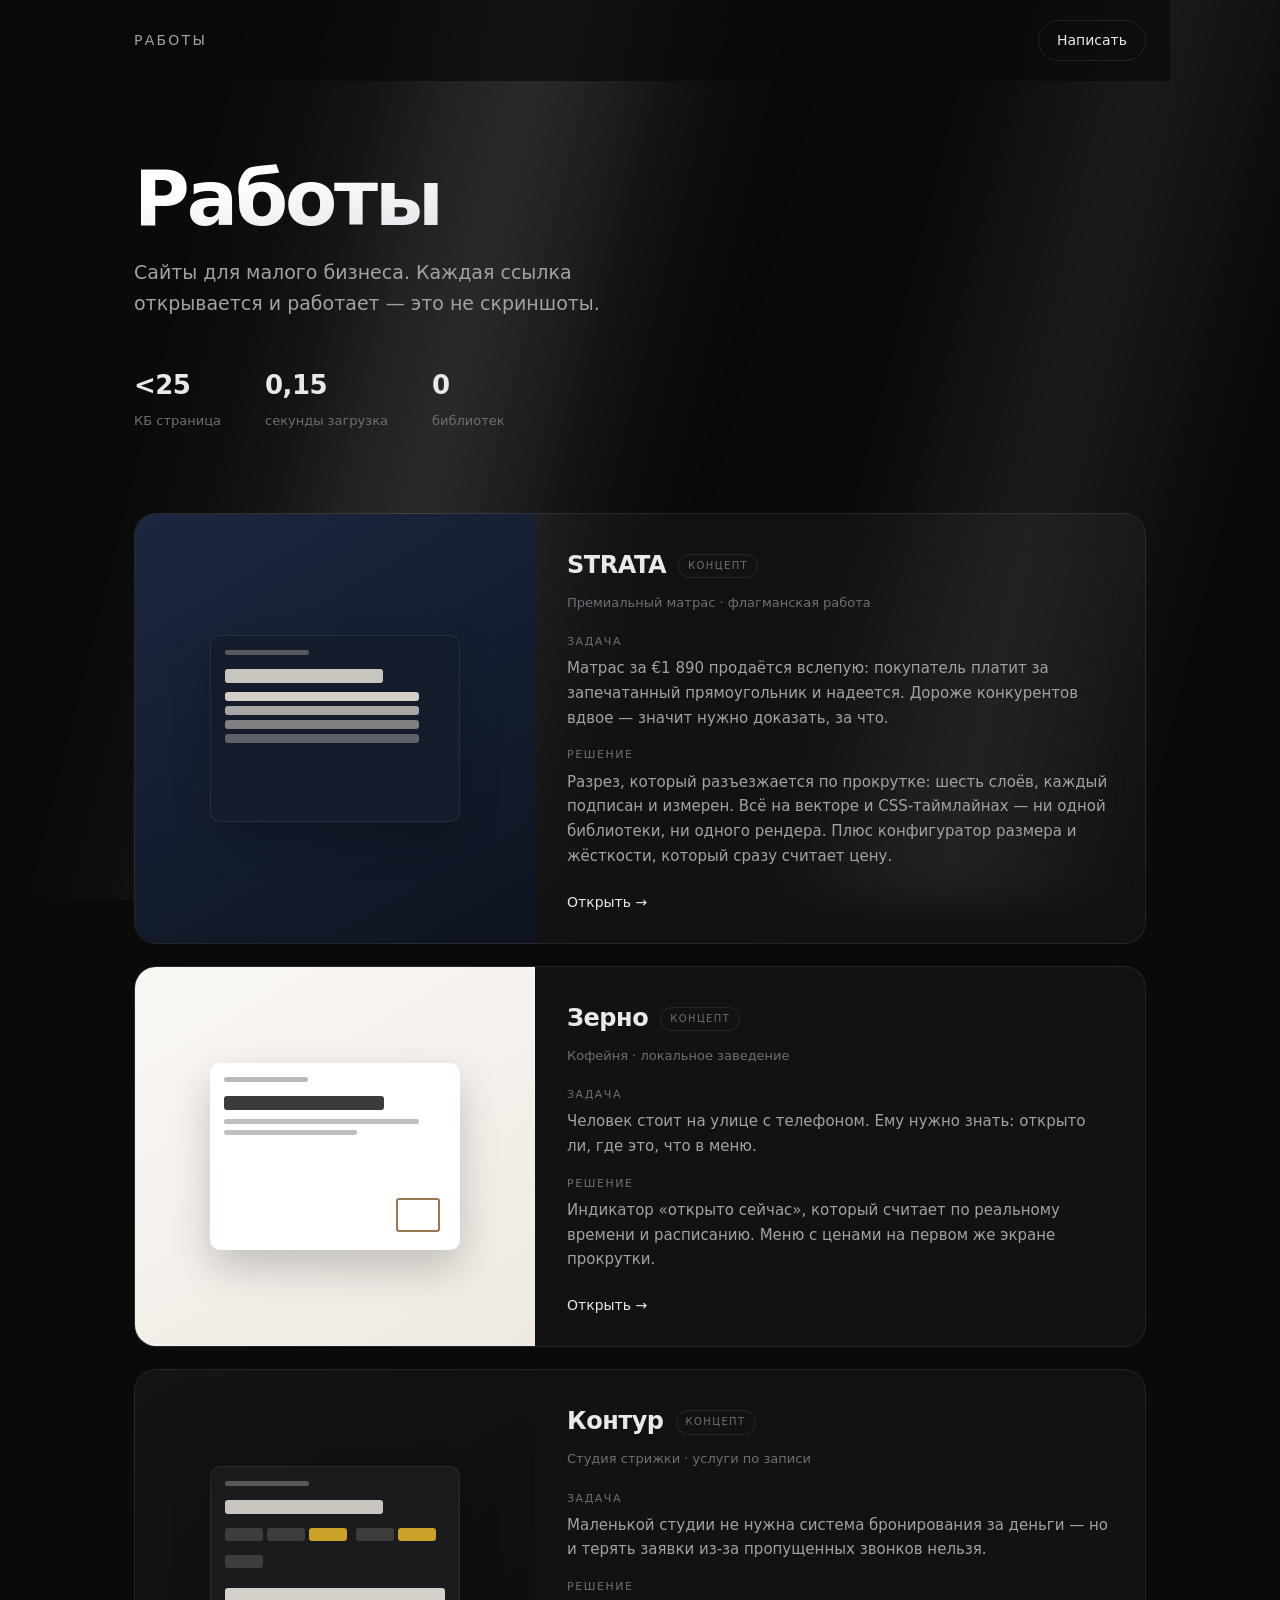
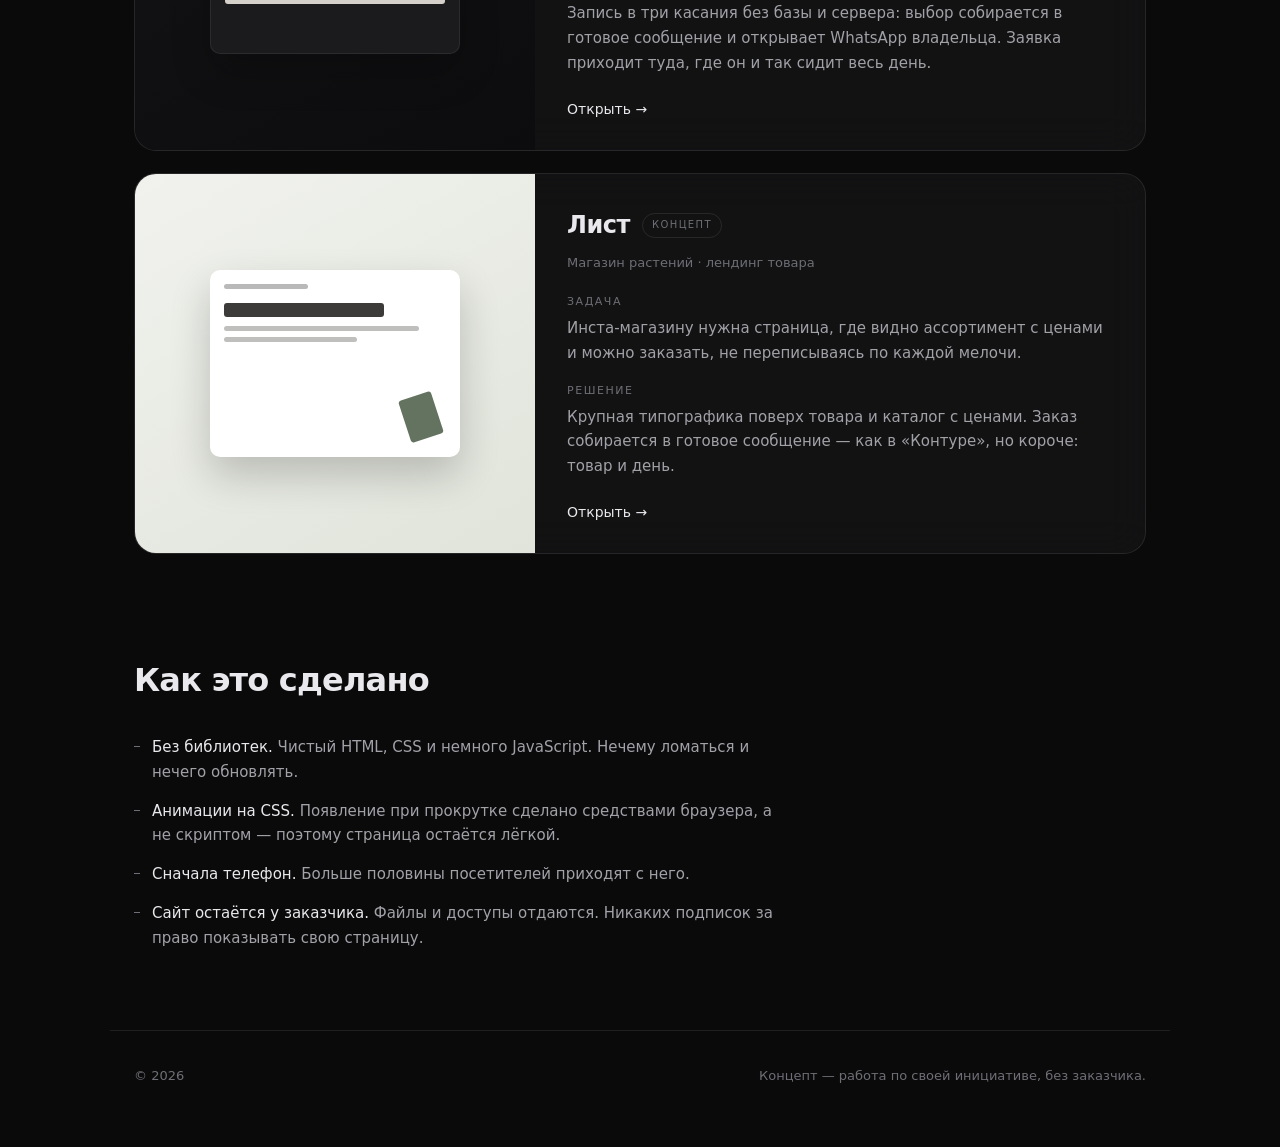
==== index.html @ 9a004842 "STRATA — флагманская работа портфолио Лендинг премиального матраса. Ядро: закреплённая секция, в кот" ====
<!doctype html>
<html lang="ru">
<head>
<meta charset="utf-8">
<meta name="viewport" content="width=device-width, initial-scale=1">
<title>Работы</title>
<meta name="description" content="Портфолио: сайты для малого бизнеса. Каждая работа открывается и работает — не скриншот.">
<meta name="theme-color" content="#0A0A0B">
<meta property="og:title" content="Работы">
<meta property="og:description" content="Сайты для малого бизнеса. Живые ссылки, а не картинки.">
<meta property="og:type" content="website">
<link rel="icon" href="data:image/svg+xml,<svg xmlns='http://www.w3.org/2000/svg' viewBox='0 0 32 32'><rect width='32' height='32' rx='8' fill='%230A0A0B'/><circle cx='16' cy='16' r='5' fill='none' stroke='%23E8E8ED' stroke-width='2'/></svg>">
<link rel="stylesheet" href="styles.css">
</head>
<body>

<div class="ambient" aria-hidden="true"><span class="sheen"></span></div>

<header class="nav">
  <span class="nav__logo">Работы</span>
  <a class="nav__cta" href="https://david-site-1jr.pages.dev/#contact">Написать</a>
</header>

<main>

  <section class="intro">
    <h1 class="reveal">Работы</h1>
    <p class="intro__sub reveal">
      Сайты для малого бизнеса. Каждая ссылка открывается
      и работает — это не скриншоты.
    </p>
    <div class="facts reveal">
      <div><b>&lt;25</b><span>КБ страница</span></div>
      <div><b>0,15</b><span>секунды загрузка</span></div>
      <div><b>0</b><span>библиотек</span></div>
    </div>
  </section>

  <section class="works">

    <article class="work reveal">
      <a class="work__link" href="strata/">
        <div class="work__vis work__vis--strata" aria-hidden="true">
          <span class="mini mini--night">
            <i class="mini__bar"></i><i class="mini__h"></i>
            <i class="mini__lay" style="--w:88%"></i><i class="mini__lay" style="--w:88%;opacity:.7"></i>
            <i class="mini__lay" style="--w:88%;opacity:.5"></i><i class="mini__lay" style="--w:88%;opacity:.35"></i>
          </span>
        </div>
        <div class="work__body">
          <div class="work__head">
            <h2>STRATA</h2>
            <span class="tag">концепт</span>
          </div>
          <p class="work__kind">Премиальный матрас · флагманская работа</p>
          <dl class="work__meta">
            <dt>Задача</dt>
            <dd>Матрас за €1 890 продаётся вслепую: покупатель платит за запечатанный прямоугольник и надеется. Дороже конкурентов вдвое — значит нужно доказать, за что.</dd>
            <dt>Решение</dt>
            <dd>Разрез, который разъезжается по прокрутке: шесть слоёв, каждый подписан и измерен. Всё на векторе и CSS-таймлайнах — ни одной библиотеки, ни одного рендера. Плюс конфигуратор размера и жёсткости, который сразу считает цену.</dd>
          </dl>
          <span class="work__go">Открыть →</span>
        </div>
      </a>
    </article>

    <article class="work reveal">
      <a class="work__link" href="kofe/">
        <div class="work__vis work__vis--kofe" aria-hidden="true">
          <span class="mini mini--light">
            <i class="mini__bar"></i><i class="mini__h"></i><i class="mini__t"></i><i class="mini__t mini__t--s"></i>
            <i class="mini__cup"></i>
          </span>
        </div>
        <div class="work__body">
          <div class="work__head">
            <h2>Зерно</h2>
            <span class="tag">концепт</span>
          </div>
          <p class="work__kind">Кофейня · локальное заведение</p>
          <dl class="work__meta">
            <dt>Задача</dt>
            <dd>Человек стоит на улице с телефоном. Ему нужно знать: открыто ли, где это, что в меню.</dd>
            <dt>Решение</dt>
            <dd>Индикатор «открыто сейчас», который считает по реальному времени и расписанию. Меню с ценами на первом же экране прокрутки.</dd>
          </dl>
          <span class="work__go">Открыть →</span>
        </div>
      </a>
    </article>

    <article class="work reveal">
      <a class="work__link" href="studio/">
        <div class="work__vis work__vis--studio" aria-hidden="true">
          <span class="mini mini--dark">
            <i class="mini__bar"></i><i class="mini__h"></i>
            <i class="mini__chip"></i><i class="mini__chip"></i><i class="mini__chip mini__chip--on"></i>
            <i class="mini__chip"></i><i class="mini__chip mini__chip--on"></i><i class="mini__chip"></i>
            <i class="mini__btn"></i>
          </span>
        </div>
        <div class="work__body">
          <div class="work__head">
            <h2>Контур</h2>
            <span class="tag">концепт</span>
          </div>
          <p class="work__kind">Студия стрижки · услуги по записи</p>
          <dl class="work__meta">
            <dt>Задача</dt>
            <dd>Маленькой студии не нужна система бронирования за деньги — но и терять заявки из-за пропущенных звонков нельзя.</dd>
            <dt>Решение</dt>
            <dd>Запись в три касания без базы и сервера: выбор собирается в готовое сообщение и открывает WhatsApp владельца. Заявка приходит туда, где он и так сидит весь день.</dd>
          </dl>
          <span class="work__go">Открыть →</span>
        </div>
      </a>
    </article>

    <article class="work reveal">
      <a class="work__link" href="zelen/">
        <div class="work__vis work__vis--zelen" aria-hidden="true">
          <span class="mini mini--light">
            <i class="mini__bar"></i><i class="mini__h"></i><i class="mini__t"></i><i class="mini__t mini__t--s"></i>
            <i class="mini__leaf"></i>
          </span>
        </div>
        <div class="work__body">
          <div class="work__head">
            <h2>Лист</h2>
            <span class="tag">концепт</span>
          </div>
          <p class="work__kind">Магазин растений · лендинг товара</p>
          <dl class="work__meta">
            <dt>Задача</dt>
            <dd>Инста-магазину нужна страница, где видно ассортимент с ценами и можно заказать, не переписываясь по каждой мелочи.</dd>
            <dt>Решение</dt>
            <dd>Крупная типографика поверх товара и каталог с ценами. Заказ собирается в готовое сообщение — как в «Контуре», но короче: товар и день.</dd>
          </dl>
          <span class="work__go">Открыть →</span>
        </div>
      </a>
    </article>

  </section>

  <section class="how reveal">
    <h2>Как это сделано</h2>
    <ul class="how__list">
      <li><b>Без библиотек.</b> Чистый HTML, CSS и немного JavaScript. Нечему ломаться и нечего обновлять.</li>
      <li><b>Анимации на CSS.</b> Появление при прокрутке сделано средствами браузера, а не скриптом — поэтому страница остаётся лёгкой.</li>
      <li><b>Сначала телефон.</b> Больше половины посетителей приходят с него.</li>
      <li><b>Сайт остаётся у заказчика.</b> Файлы и доступы отдаются. Никаких подписок за право показывать свою страницу.</li>
    </ul>
  </section>

</main>

<footer class="footer">
  <span>© 2026</span>
  <span class="footer__note">Концепт — работа по своей инициативе, без заказчика.</span>
</footer>

<script src="script.js"></script>
</body>
</html>
---- styles.css ----
/* ============================================================
   ПОРТФОЛИО — главная
   Тёмная, в основной палитре. Работы внутри — разные по настроению,
   а витрина одна и держит их вместе.
   ============================================================ */
:root{
  --bg:#0A0A0B; --fg:#E8E8ED; --dim:#A1A1A8; --gray:#6E6E76;
  --line:rgba(255,255,255,.09);
  --glass:rgba(255,255,255,.035);
  --font:-apple-system,BlinkMacSystemFont,"SF Pro Display","SF Pro Text","Helvetica Neue","Segoe UI",system-ui,sans-serif;
  --max:1060px; --ease:cubic-bezier(.22,1,.36,1);
}
*{margin:0;padding:0;box-sizing:border-box}
html{scroll-behavior:smooth}
body{font-family:var(--font);background:var(--bg);color:var(--fg);line-height:1.65;-webkit-font-smoothing:antialiased;overflow-x:hidden}

/* Хромовый блик на фоне — та же подпись, что на витрине */
.ambient{position:fixed;inset:0;z-index:-1;overflow:hidden;pointer-events:none}
.sheen{
  position:absolute;top:-25%;left:-15%;width:130%;height:150%;
  background:linear-gradient(104deg,transparent 24%,rgba(255,255,255,.05) 34%,rgba(255,255,255,.26) 40%,
             rgba(150,155,175,.08) 45%,transparent 52%,transparent 64%,rgba(255,255,255,.13) 70%,transparent 78%);
  filter:blur(70px);opacity:.8;
  animation:sway 30s var(--ease) infinite alternate;
}
@keyframes sway{from{transform:translateX(-4%) rotate(-1.5deg)}to{transform:translateX(4%) rotate(1.5deg)}}

.nav{position:sticky;top:0;z-index:50;display:flex;align-items:center;max-width:var(--max);margin:0 auto;
     padding:20px 24px;background:rgba(10,10,11,.72);backdrop-filter:blur(14px);-webkit-backdrop-filter:blur(14px)}
.nav__logo{font-size:14px;letter-spacing:.16em;text-transform:uppercase;color:var(--dim)}
.nav__cta{margin-left:auto;font-size:14px;color:var(--fg);text-decoration:none;border:1px solid var(--line);
          border-radius:100px;padding:8px 18px;transition:border-color .3s var(--ease)}
.nav__cta:hover{border-color:rgba(255,255,255,.28)}

/* ---------- ВВОДНАЯ ---------- */
.intro{max-width:var(--max);margin:0 auto;padding:80px 24px 60px}
h1{font-size:clamp(40px,8vw,76px);font-weight:600;letter-spacing:-.04em;line-height:1;margin-bottom:20px;
   background:linear-gradient(170deg,#FFF 15%,var(--fg) 45%,var(--gray) 100%);
   -webkit-background-clip:text;background-clip:text;color:transparent}
.intro__sub{font-size:clamp(16px,2.2vw,19px);color:var(--dim);max-width:520px;margin-bottom:44px}

/* Три цифры вместо абзаца хвастовства */
.facts{display:flex;gap:44px;flex-wrap:wrap}
.facts b{display:block;font-size:26px;font-weight:600;letter-spacing:-.02em;font-variant-numeric:tabular-nums}
.facts span{font-size:13px;color:var(--gray)}

/* ---------- РАБОТЫ ---------- */
.works{max-width:var(--max);margin:0 auto;padding:20px 24px 40px;display:grid;gap:22px}
.work__link{
  display:grid;grid-template-columns:400px 1fr;gap:0;
  text-decoration:none;color:inherit;
  background:var(--glass);border:1px solid var(--line);border-radius:22px;overflow:hidden;
  backdrop-filter:blur(20px);-webkit-backdrop-filter:blur(20px);
  transition:transform .4s var(--ease),border-color .4s var(--ease);
}
.work__link:hover{transform:translateY(-4px);border-color:rgba(255,255,255,.2)}

/* Мини-превью: макет страницы, нарисованный CSS. Ни одной картинки */
.work__vis{display:flex;align-items:center;justify-content:center;padding:36px;min-height:250px}
.work__vis--kofe{background:linear-gradient(150deg,#FAF8F5,#EFE9E1)}
.work__vis--studio{background:linear-gradient(150deg,#141416,#0C0C0E)}
.work__vis--zelen{background:linear-gradient(150deg,#F1F2EE,#E0E4DA)}
.work__vis--strata{background:linear-gradient(150deg,#1B2740,#0E1420)}
.mini--night{background:#141C2B;border:1px solid rgba(232,227,217,.09);color:#E8E3D9}
.mini__lay{height:9px;width:var(--w);margin-top:5px;background:currentColor;opacity:.9;border-radius:3px}

.mini{position:relative;display:block;width:100%;max-width:250px;aspect-ratio:4/3;border-radius:10px;padding:14px;
      box-shadow:0 18px 40px rgba(0,0,0,.20)}
.mini--light{background:#FFF}
.mini--dark{background:#1B1B1E;border:1px solid rgba(255,255,255,.07)}
.mini i{display:block;border-radius:3px}
.mini__bar{height:5px;width:38%;margin-bottom:14px;background:currentColor;opacity:.3}
.mini__h{height:14px;width:72%;margin-bottom:9px;background:currentColor;opacity:.85}
.mini__t{height:5px;width:88%;margin-bottom:6px;background:currentColor;opacity:.28}
.mini__t--s{width:60%}
.mini--light{color:#1C1917}
.mini--dark{color:#E9E4DC}
.mini__cup{position:absolute;right:20px;bottom:18px;width:44px;height:34px;border:2px solid #8B5E34;
           border-radius:4px 4px 20px 20px;opacity:.85}
/* Чипы записи в тёмном превью */
.mini__chip{display:inline-block !important;height:13px;width:38px;margin:4px 4px 0 0;background:currentColor;opacity:.16;border-radius:100px}
.mini__chip--on{background:#C9A227;opacity:1}
/* Лист в превью работы «Лист» */
.mini__leaf{position:absolute;right:22px;bottom:18px;width:34px;height:44px;
            background:#3E5138;opacity:.8;border-radius:50% 4% 50% 4%;transform:rotate(-18deg)}
.mini__btn{height:16px;width:100%;margin-top:12px;background:currentColor;opacity:.9;border-radius:100px}

.work__body{padding:32px 32px 28px}
.work__head{display:flex;align-items:center;gap:12px;margin-bottom:6px}
.work__body h2{font-size:24px;font-weight:600;letter-spacing:-.02em}
.tag{font-size:10px;letter-spacing:.14em;text-transform:uppercase;color:var(--gray);
     border:1px solid var(--line);border-radius:100px;padding:3px 9px}
.work__kind{font-size:13px;color:var(--gray);margin-bottom:20px}

/* Задача и решение — то, что отличает ремесленника от исполнителя */
.work__meta{margin-bottom:20px}
.work__meta dt{font-size:11px;letter-spacing:.14em;text-transform:uppercase;color:var(--gray);margin-bottom:5px}
.work__meta dd{font-size:15px;color:var(--dim);margin-bottom:16px}
.work__meta dd:last-child{margin-bottom:0}
.work__go{font-size:14px;color:var(--fg);transition:transform .3s var(--ease);display:inline-block}
.work__link:hover .work__go{transform:translateX(4px)}

/* ---------- КАК СДЕЛАНО ---------- */
.how{max-width:var(--max);margin:0 auto;padding:60px 24px 40px}
.how h2{font-size:clamp(24px,4vw,32px);font-weight:600;letter-spacing:-.025em;margin-bottom:28px}
.how__list{list-style:none;display:grid;gap:14px;max-width:660px}
.how__list li{font-size:15px;color:var(--dim);padding-left:18px;position:relative}
.how__list li::before{content:"";position:absolute;left:0;top:11px;width:6px;height:1px;background:var(--gray)}
.how__list b{color:var(--fg);font-weight:500}

.footer{max-width:var(--max);margin:40px auto 0;padding:34px 24px 60px;border-top:1px solid var(--line);
        display:flex;justify-content:space-between;flex-wrap:wrap;gap:10px;font-size:13px;color:var(--gray)}

/* ---------- ПОЯВЛЕНИЕ ПРИ ПРОКРУТКЕ, чистый CSS ---------- */
@supports (animation-timeline:view()){
  @media (prefers-reduced-motion:no-preference){
    .reveal{animation:появление linear both;animation-timeline:view();animation-range:entry 6% cover 30%}
  }
}
@keyframes появление{from{opacity:0;transform:translateY(24px)}to{opacity:1;transform:none}}

@media (max-width:800px){
  .work__link{grid-template-columns:1fr}
  .work__vis{min-height:200px;padding:28px}
  .work__body{padding:26px 22px 24px}
  .facts{gap:28px}
  .intro{padding:50px 20px 40px}
  .works,.how{padding-left:20px;padding-right:20px}
}
@media (prefers-reduced-motion:reduce){*,*::before,*::after{animation-duration:.01ms !important;transition-duration:.01ms !important}}
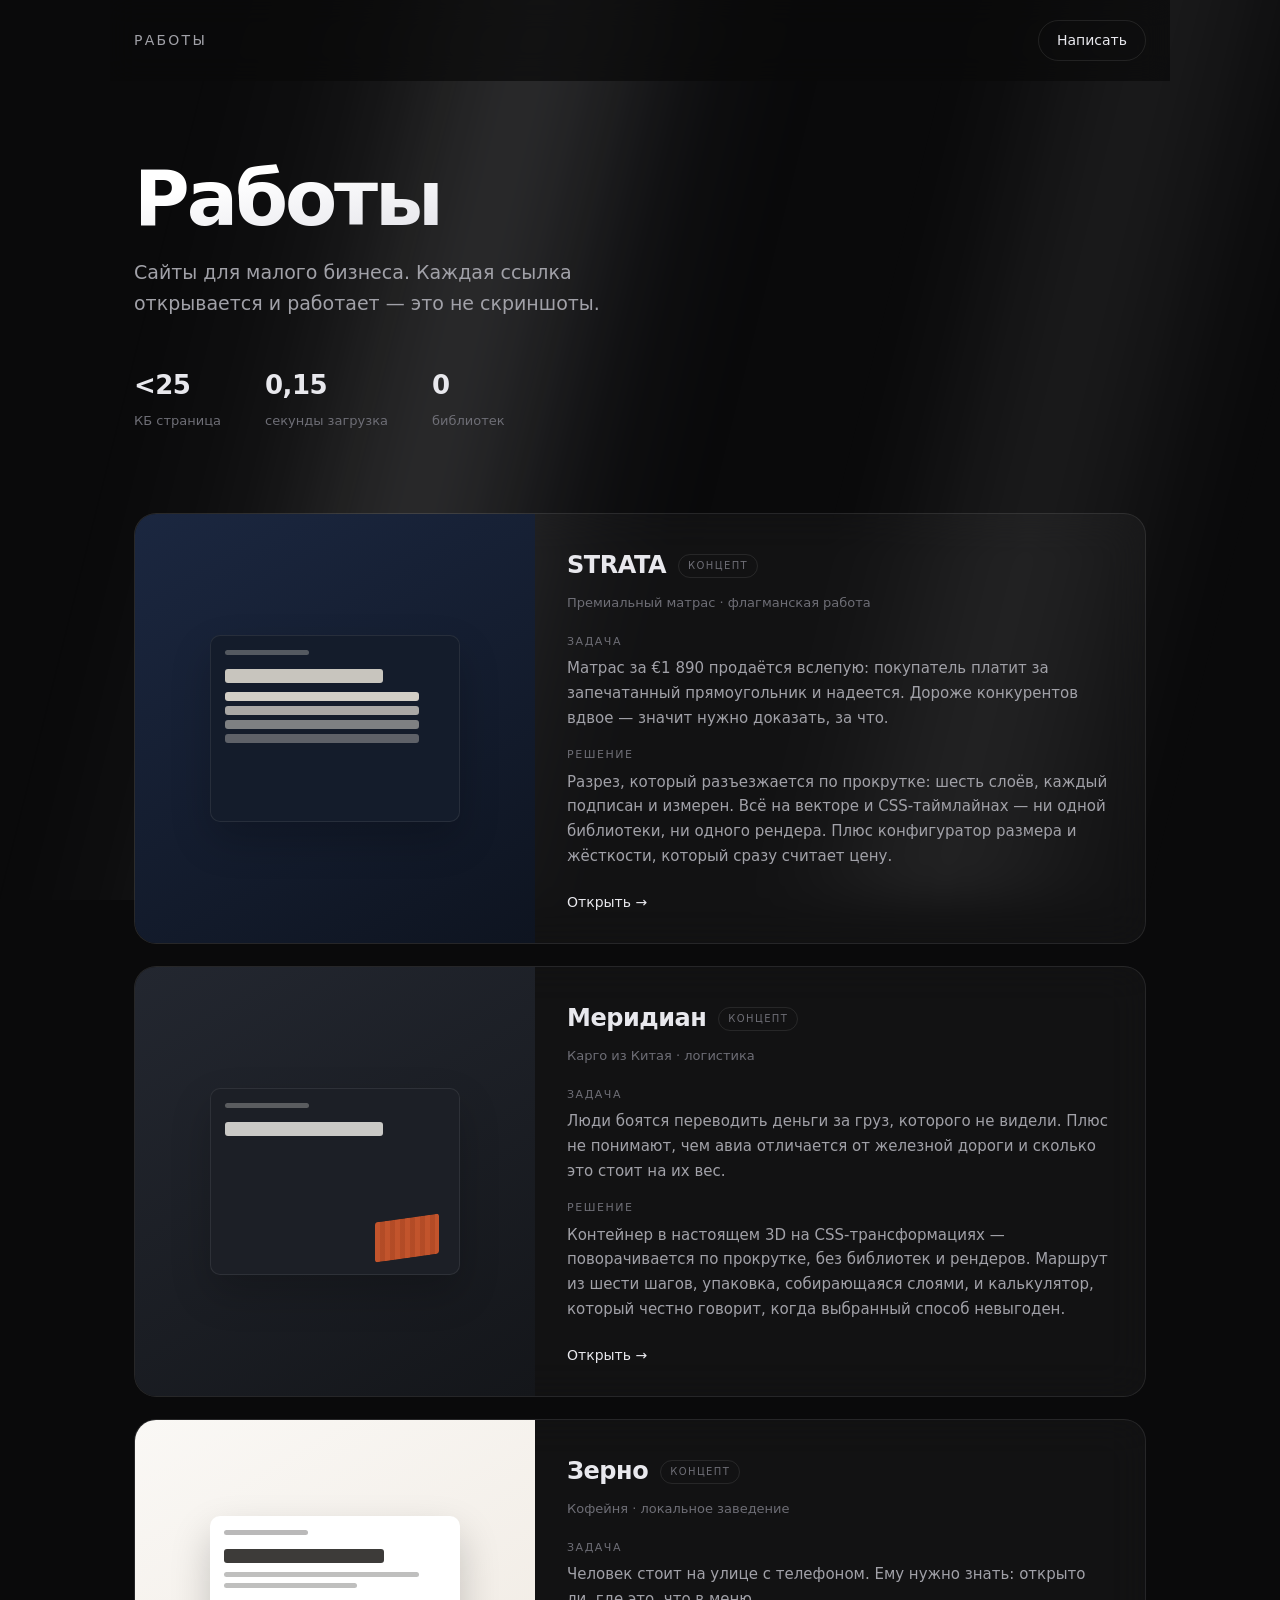
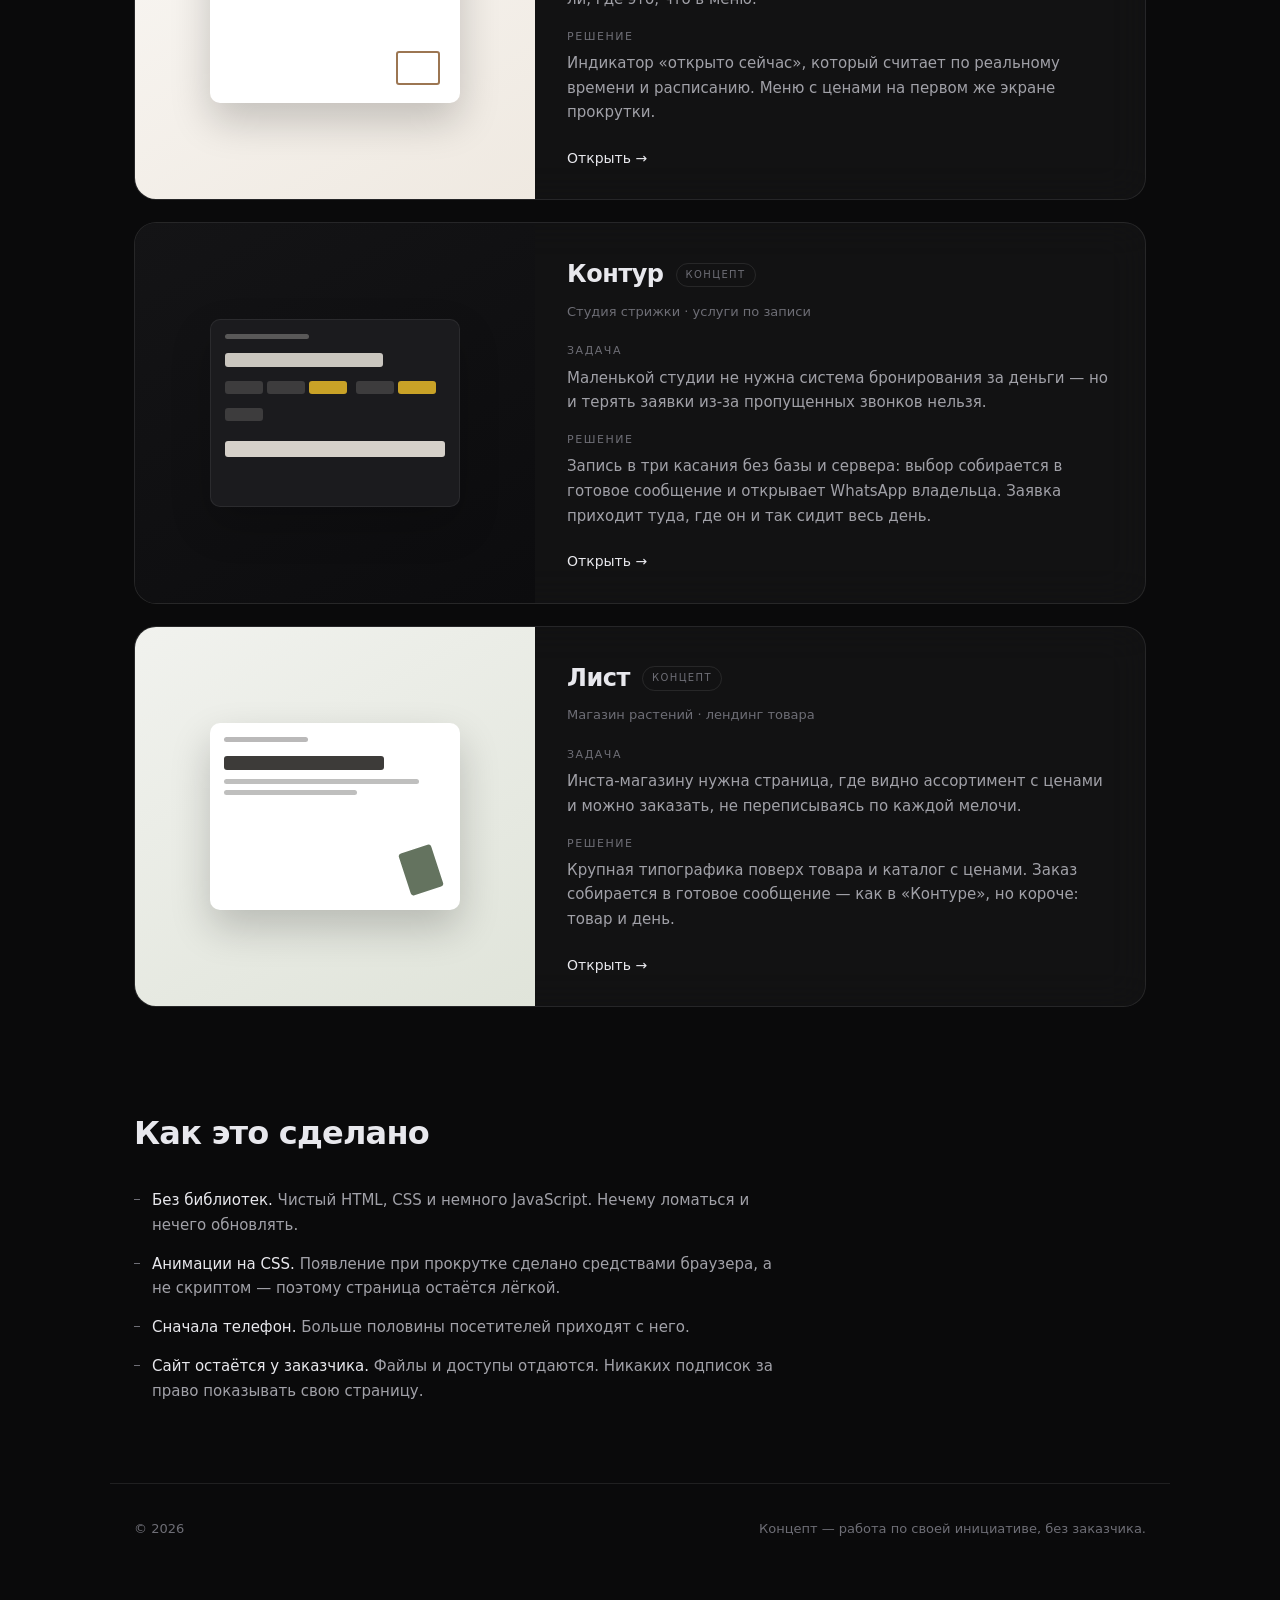
==== commit ff0954dd: "Меридиан — карго из Китая Пятая работа. Контейнер собран в НАСТОЯЩЕМ 3D: шесть граней в общем простр" ====
--- a/index.html
+++ b/index.html
@@ -58,6 +58,31 @@
             <dd>Матрас за €1 890 продаётся вслепую: покупатель платит за запечатанный прямоугольник и надеется. Дороже конкурентов вдвое — значит нужно доказать, за что.</dd>
             <dt>Решение</dt>
             <dd>Разрез, который разъезжается по прокрутке: шесть слоёв, каждый подписан и измерен. Всё на векторе и CSS-таймлайнах — ни одной библиотеки, ни одного рендера. Плюс конфигуратор размера и жёсткости, который сразу считает цену.</dd>
+          </dl>
+          <span class="work__go">Открыть →</span>
+        </div>
+      </a>
+    </article>
+
+    <article class="work reveal">
+      <a class="work__link" href="cargo/">
+        <div class="work__vis work__vis--cargo" aria-hidden="true">
+          <span class="mini mini--steel">
+            <i class="mini__bar"></i><i class="mini__h"></i>
+            <i class="mini__box"></i>
+          </span>
+        </div>
+        <div class="work__body">
+          <div class="work__head">
+            <h2>Меридиан</h2>
+            <span class="tag">концепт</span>
+          </div>
+          <p class="work__kind">Карго из Китая · логистика</p>
+          <dl class="work__meta">
+            <dt>Задача</dt>
+            <dd>Люди боятся переводить деньги за груз, которого не видели. Плюс не понимают, чем авиа отличается от железной дороги и сколько это стоит на их вес.</dd>
+            <dt>Решение</dt>
+            <dd>Контейнер в настоящем 3D на CSS-трансформациях — поворачивается по прокрутке, без библиотек и рендеров. Маршрут из шести шагов, упаковка, собирающаяся слоями, и калькулятор, который честно говорит, когда выбранный способ невыгоден.</dd>
           </dl>
           <span class="work__go">Открыть →</span>
         </div>
--- a/styles.css
+++ b/styles.css
@@ -61,6 +61,11 @@
 .work__vis--studio{background:linear-gradient(150deg,#141416,#0C0C0E)}
 .work__vis--zelen{background:linear-gradient(150deg,#F1F2EE,#E0E4DA)}
 .work__vis--strata{background:linear-gradient(150deg,#1B2740,#0E1420)}
+.work__vis--cargo{background:linear-gradient(150deg,#232730,#14161A)}
+.mini--steel{background:#1C1F26;border:1px solid rgba(233,231,226,.09);color:#E9E7E2}
+.mini__box{position:absolute;right:20px;bottom:16px;width:64px;height:40px;
+           background:repeating-linear-gradient(90deg,#C2542C 0 5px,#A8462350 5px 10px),#B84E28;
+           border-radius:2px;transform:skewY(-8deg)}
 .mini--night{background:#141C2B;border:1px solid rgba(232,227,217,.09);color:#E8E3D9}
 .mini__lay{height:9px;width:var(--w);margin-top:5px;background:currentColor;opacity:.9;border-radius:3px}
 
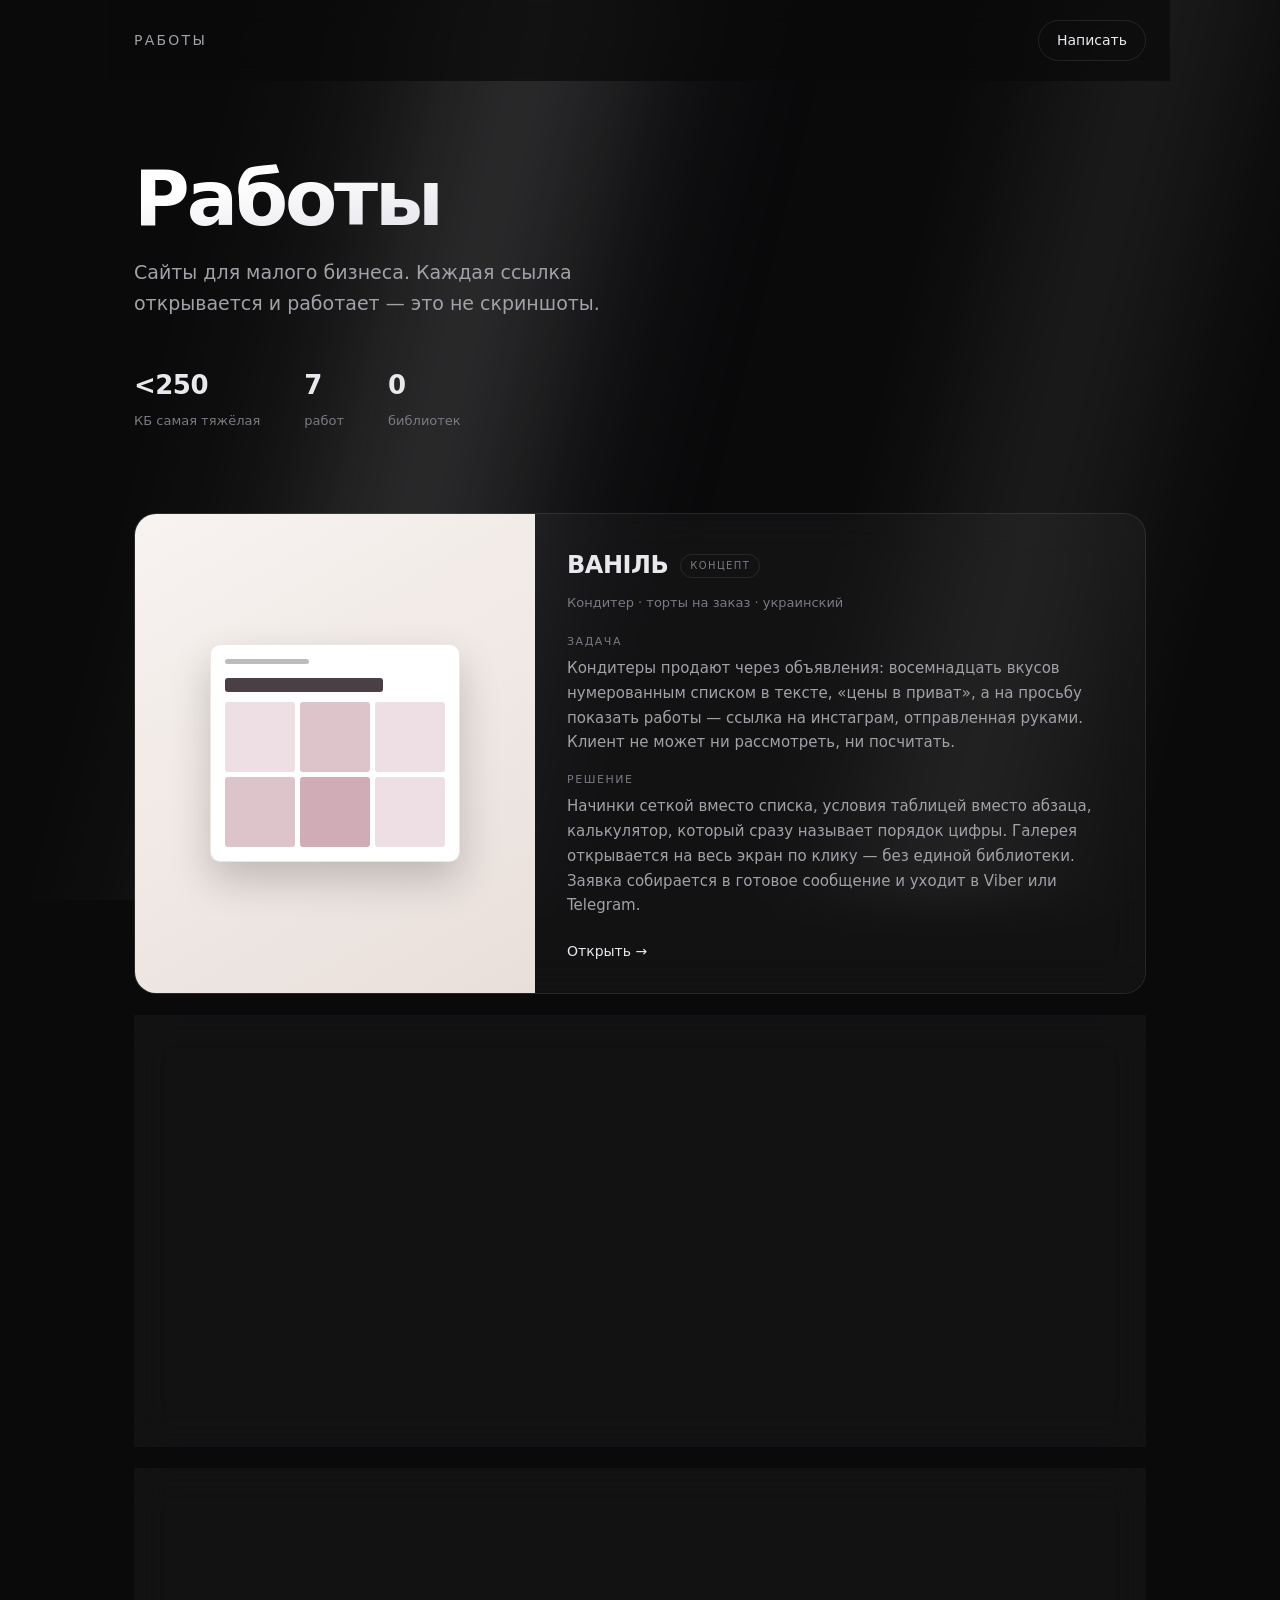
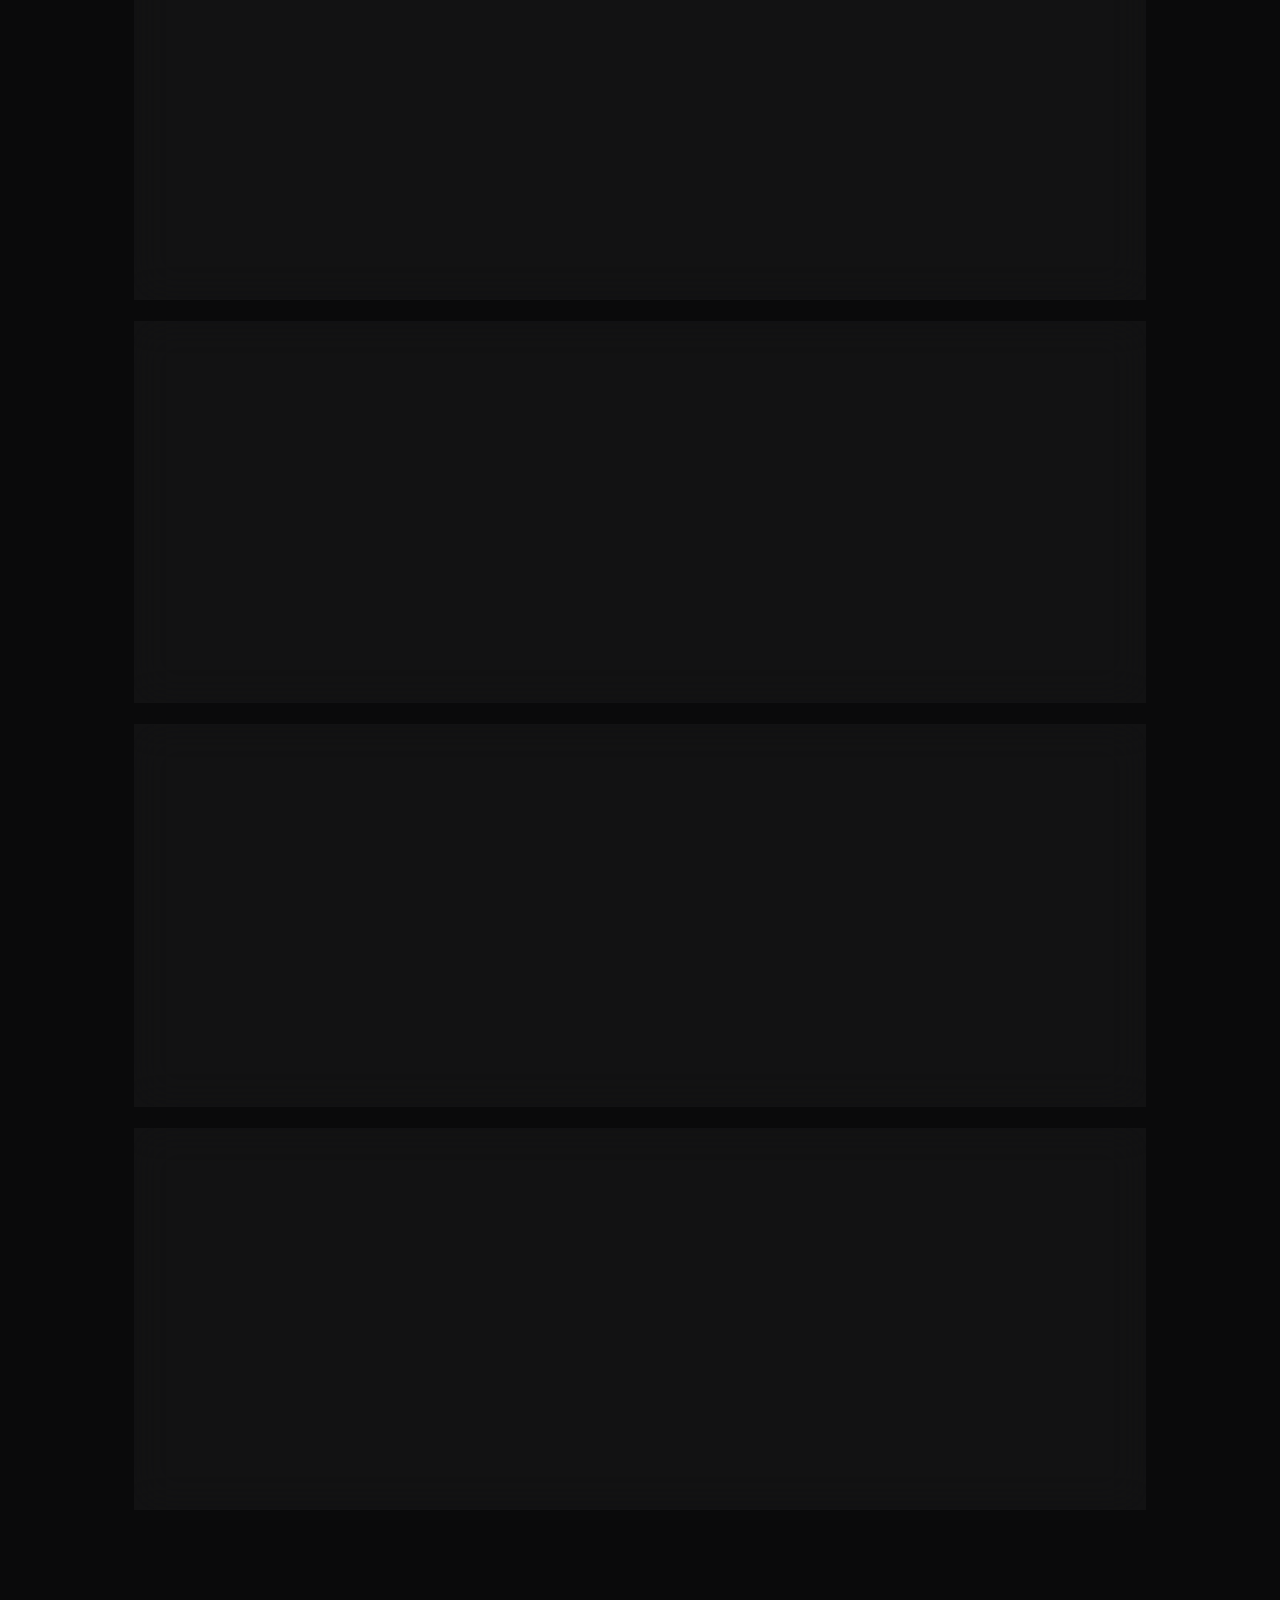
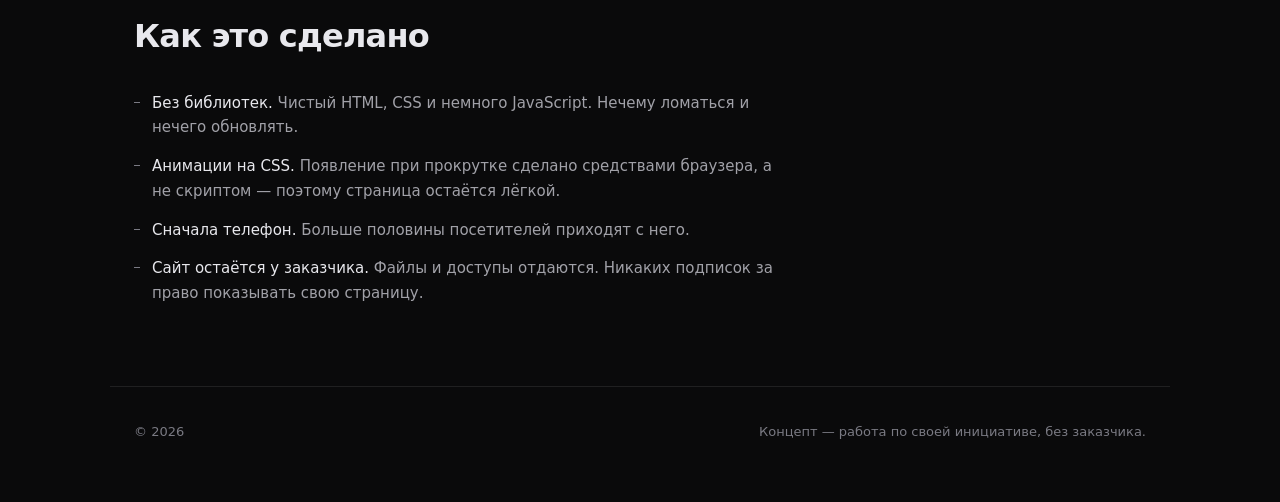
==== commit df14495d: "ВАНІЛЬ — седьмая работа, кондитер Сделана под девять собранных лидов из ниши «торти на замовлення»: " ====
--- a/index.html
+++ b/index.html
@@ -30,13 +30,40 @@
       и работает — это не скриншоты.
     </p>
     <div class="facts reveal">
-      <div><b>&lt;25</b><span>КБ страница</span></div>
-      <div><b>0,15</b><span>секунды загрузка</span></div>
+      <div><b>&lt;250</b><span>КБ самая тяжёлая</span></div>
+      <div><b>7</b><span>работ</span></div>
       <div><b>0</b><span>библиотек</span></div>
     </div>
   </section>
 
   <section class="works">
+
+    <article class="work reveal">
+      <a class="work__link" href="vanil/">
+        <div class="work__vis work__vis--vanil" aria-hidden="true">
+          <span class="mini mini--porcelain">
+            <i class="mini__bar"></i><i class="mini__h"></i>
+            <span class="mini__grid">
+              <i></i><i></i><i></i><i></i><i></i><i></i>
+            </span>
+          </span>
+        </div>
+        <div class="work__body">
+          <div class="work__head">
+            <h2>ВАНІЛЬ</h2>
+            <span class="tag">концепт</span>
+          </div>
+          <p class="work__kind">Кондитер · торты на заказ · украинский</p>
+          <dl class="work__meta">
+            <dt>Задача</dt>
+            <dd>Кондитеры продают через объявления: восемнадцать вкусов нумерованным списком в тексте, «цены в приват», а на просьбу показать работы — ссылка на инстаграм, отправленная руками. Клиент не может ни рассмотреть, ни посчитать.</dd>
+            <dt>Решение</dt>
+            <dd>Начинки сеткой вместо списка, условия таблицей вместо абзаца, калькулятор, который сразу называет порядок цифры. Галерея открывается на весь экран по клику — без единой библиотеки. Заявка собирается в готовое сообщение и уходит в Viber или Telegram.</dd>
+          </dl>
+          <span class="work__go">Открыть →</span>
+        </div>
+      </a>
+    </article>
 
     <article class="work reveal">
       <a class="work__link" href="strata/">
--- a/styles.css
+++ b/styles.css
@@ -4,13 +4,50 @@
    а витрина одна и держит их вместе.
    ============================================================ */
 :root{
-  --bg:#0A0A0B; --fg:#E8E8ED; --dim:#A1A1A8; --gray:#6E6E76;
+  color-scheme:dark;
+  --bg:#0A0A0B; --fg:#E8E8ED; --dim:#A1A1A8; --gray:#7A7A83;
   --line:rgba(255,255,255,.09);
   --glass:rgba(255,255,255,.035);
   --font:-apple-system,BlinkMacSystemFont,"SF Pro Display","SF Pro Text","Helvetica Neue","Segoe UI",system-ui,sans-serif;
   --max:1060px; --ease:cubic-bezier(.22,1,.36,1);
 }
 *{margin:0;padding:0;box-sizing:border-box}
+
+/* --- Доступность: добавлено 2026-08-26 по правилам Vercel --- */
+
+/* Видимое кольцо фокуса. Без него человек, идущий по сайту с клавиатуры,
+   не видит, на чём стоит. :focus-visible, а не :focus — кольцо появляется
+   от Tab, но не выскакивает от обычного клика мышью. */
+:where(a,button,input,select,textarea,summary,[tabindex]):focus-visible{
+  outline:2px solid var(--fg);
+  outline-offset:3px;
+}
+
+/* Убирает паузу ~300 мс перед реакцией на тап (браузер ждёт второй тап для зума)
+   и синюю вспышку поверх кнопки в мобильном Safari. */
+html{-webkit-tap-highlight-color:transparent}
+:where(a,button,label,summary,[role=button],[role=tab],[role=radio]){touch-action:manipulation}
+
+/* balance не даёт заголовку оборваться одиноким словом на последней строке —
+   браузер сам подбирает, где переносить. pretty делает то же для абзацев. */
+h1,h2,h3{text-wrap:balance}
+p,li{text-wrap:pretty}
+
+/* Цель для пальца не должна быть меньше 44×44 — иначе человек промахивается.
+   Правило включается только на тач-экранах: `pointer: coarse` — это «указатель
+   грубый», то есть палец. На мыши курсор точный, и подгонять высоту незачем,
+   поэтому вид на компьютере остаётся ровно таким, как нарисован. */
+@media (pointer: coarse){
+  :where(.btn,.chip,.nav__cta){
+    min-height:44px;
+    display:inline-flex;
+    align-items:center;
+    justify-content:center;
+  }
+}
+
+
+
 html{scroll-behavior:smooth}
 body{font-family:var(--font);background:var(--bg);color:var(--fg);line-height:1.65;-webkit-font-smoothing:antialiased;overflow-x:hidden}
 
@@ -60,6 +97,13 @@
 .work__vis--kofe{background:linear-gradient(150deg,#FAF8F5,#EFE9E1)}
 .work__vis--studio{background:linear-gradient(150deg,#141416,#0C0C0E)}
 .work__vis--zelen{background:linear-gradient(150deg,#F1F2EE,#E0E4DA)}
+.work__vis--vanil{background:linear-gradient(150deg,#F7F3F1,#E9DFDA)}
+.mini--porcelain{background:#FFF;border:1px solid rgba(42,30,36,.10);color:#2A1E24}
+/* Превью «Ванілі» — сетка снимков: именно ею работа и отличается */
+.mini__grid{display:grid;grid-template-columns:repeat(3,1fr);gap:5px;margin-top:10px}
+.mini__grid i{aspect-ratio:1;border-radius:4px;background:#8E3B52;opacity:.16}
+.mini__grid i:nth-child(2),.mini__grid i:nth-child(4){opacity:.3}
+.mini__grid i:nth-child(5){opacity:.42}
 .work__vis--strata{background:linear-gradient(150deg,#1B2740,#0E1420)}
 .work__vis--cargo{background:linear-gradient(150deg,#232730,#14161A)}
 .mini--steel{background:#1C1F26;border:1px solid rgba(233,231,226,.09);color:#E9E7E2}
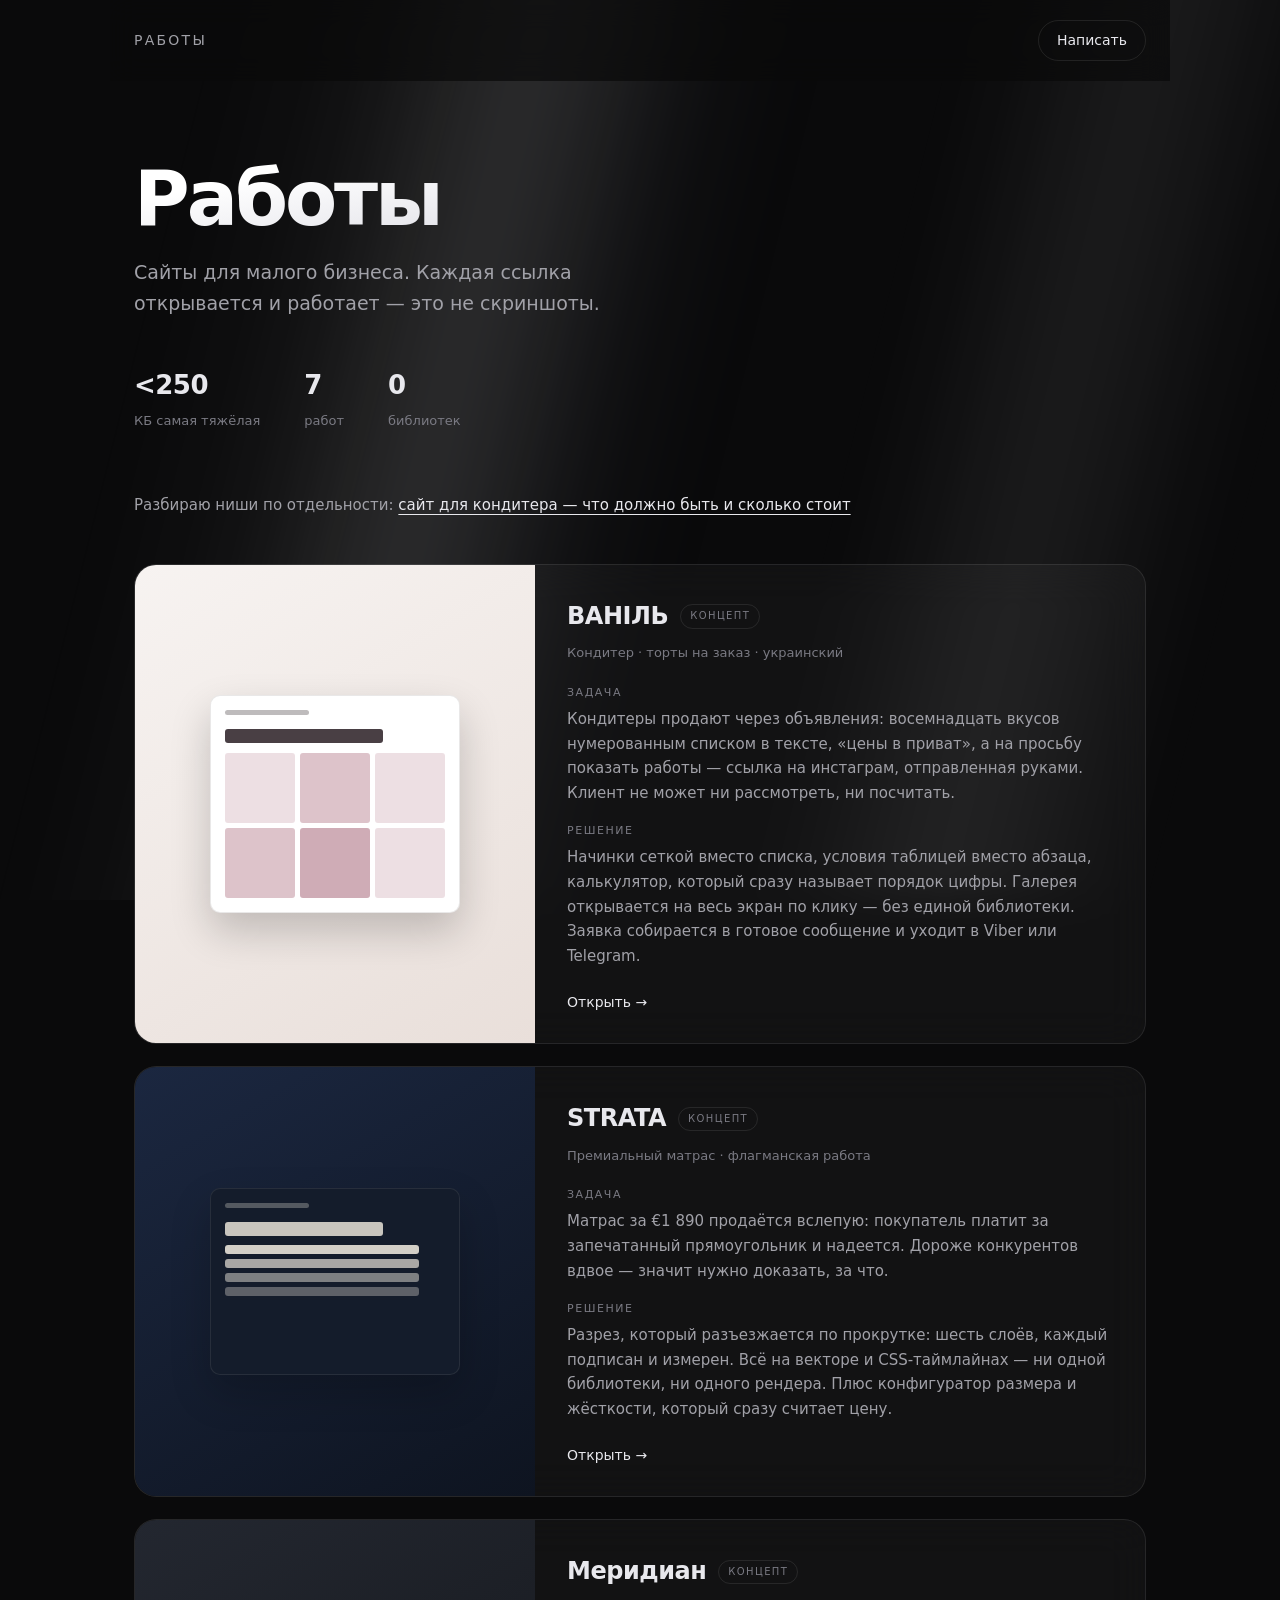
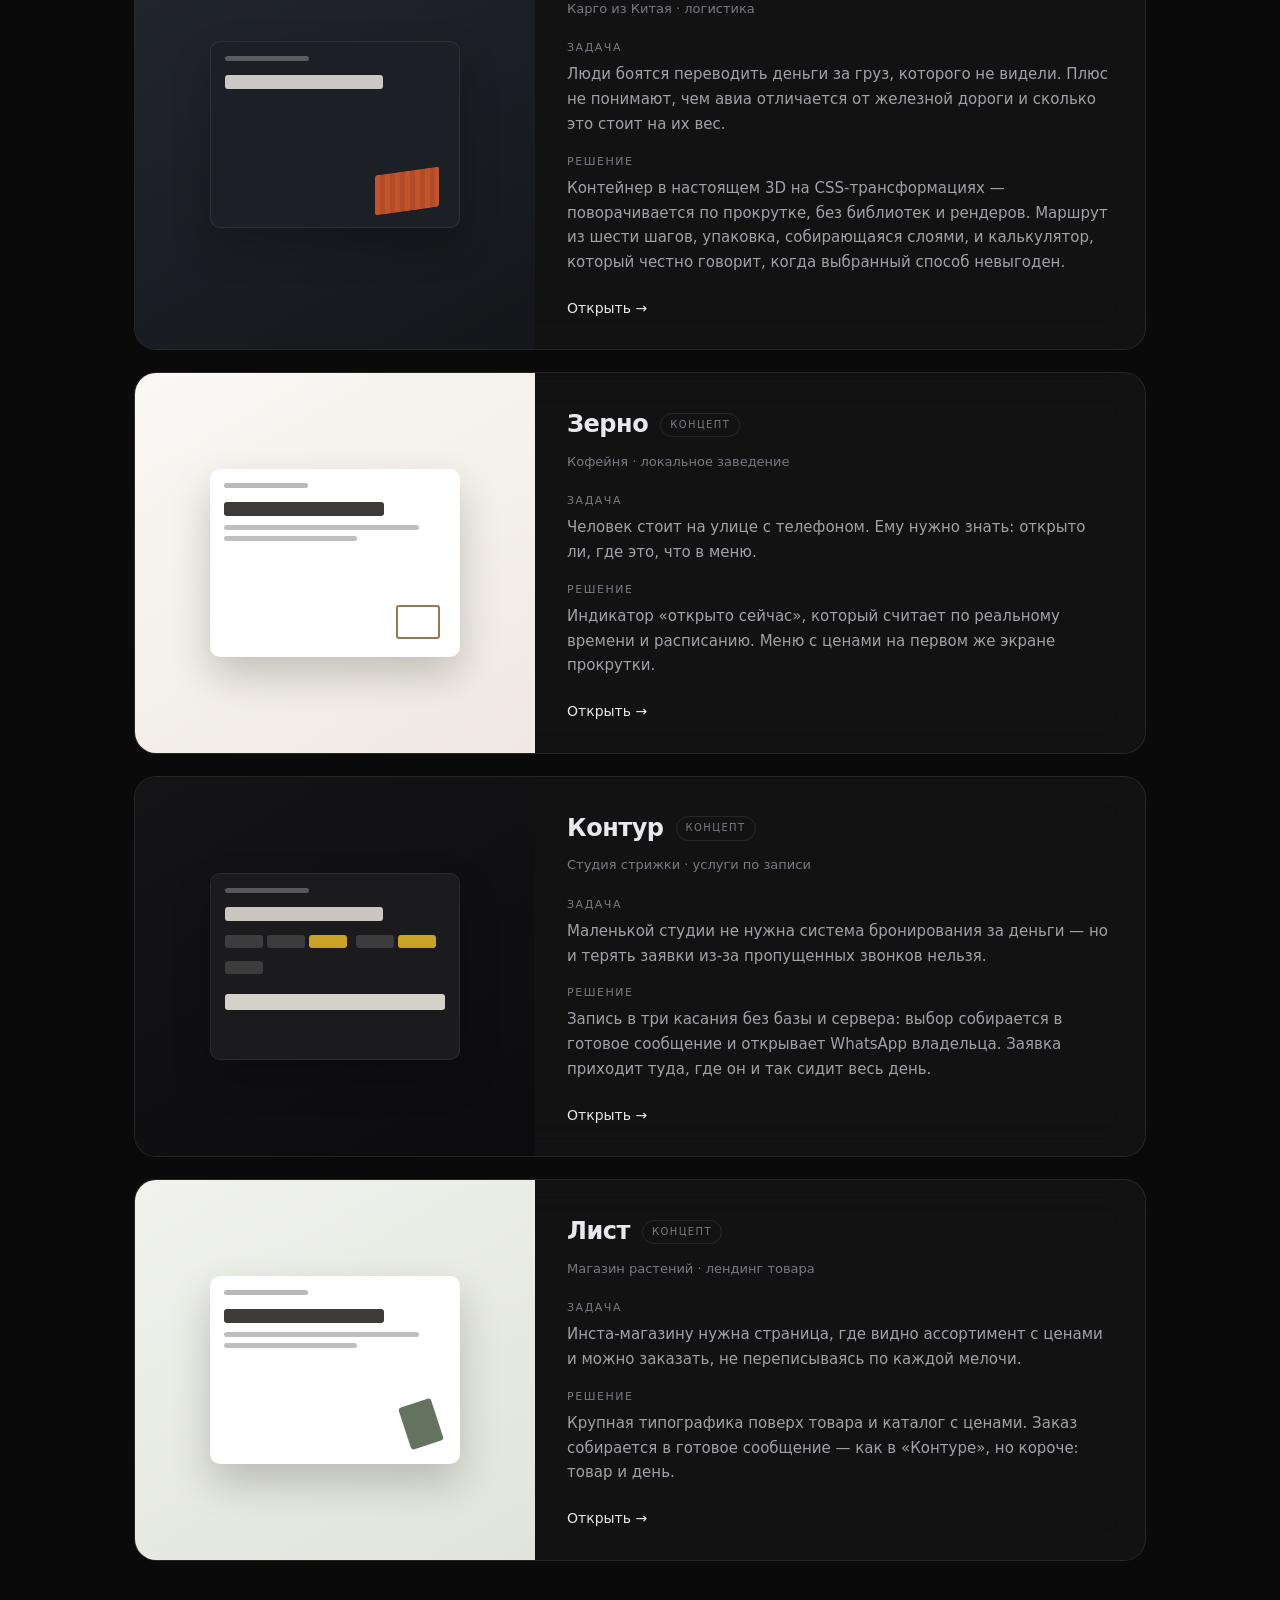
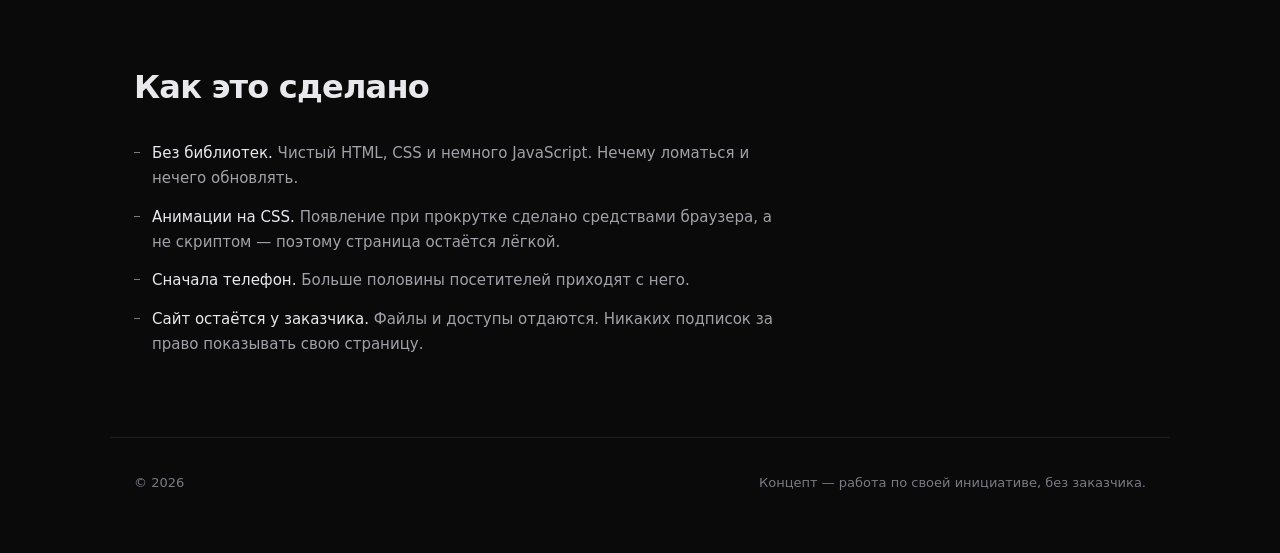
==== commit 5843d860: "Страница-предложение для ниши кондитеров Давид предложил делать работы такими, чтобы клиенты искали " ====
--- a/index.html
+++ b/index.html
@@ -36,6 +36,8 @@
     </div>
   </section>
 
+  <p class="pitch">Разбираю ниши по отдельности: <a href="dlya-konditera/">сайт для кондитера — что должно быть и сколько стоит</a></p>
+
   <section class="works">
 
     <article class="work reveal">
--- a/styles.css
+++ b/styles.css
@@ -177,3 +177,28 @@
   .works,.how{padding-left:20px;padding-right:20px}
 }
 @media (prefers-reduced-motion:reduce){*,*::before,*::after{animation-duration:.01ms !important;transition-duration:.01ms !important}}
+
+/* ============================================================
+   ОБЩИЙ ВЫКЛЮЧАТЕЛЬ ДВИЖЕНИЯ
+   Отдельные правила легко забыть обернуть — а человеку, которому
+   от движения плохо, хватит одного пропущенного. Глушим всё разом:
+   и написанное, и то, что допишем потом.
+   Не 0, а 0.01ms — чтобы события вроде transitionend всё ещё
+   срабатывали и ничего не зависло на полпути.
+   ============================================================ */
+@media (prefers-reduced-motion:reduce){
+  *,*::before,*::after{
+    animation-duration:.01ms!important;
+    animation-iteration-count:1!important;
+    transition-duration:.01ms!important;
+    scroll-behavior:auto!important;
+  }
+}
+
+
+/* Ссылка на разбор ниши. Нужна не для красоты: без ссылки с главной
+   поисковик страницу не обойдёт, какой бы хорошей она ни была. */
+.pitch{max-width:var(--max);margin:0 auto 26px;padding:0 24px;font-size:15px;color:var(--dim)}
+.pitch a{color:var(--fg);text-underline-offset:4px;
+         transition:color .18s var(--ease)}
+.pitch a:hover{color:#FFF;transition-duration:.09s}
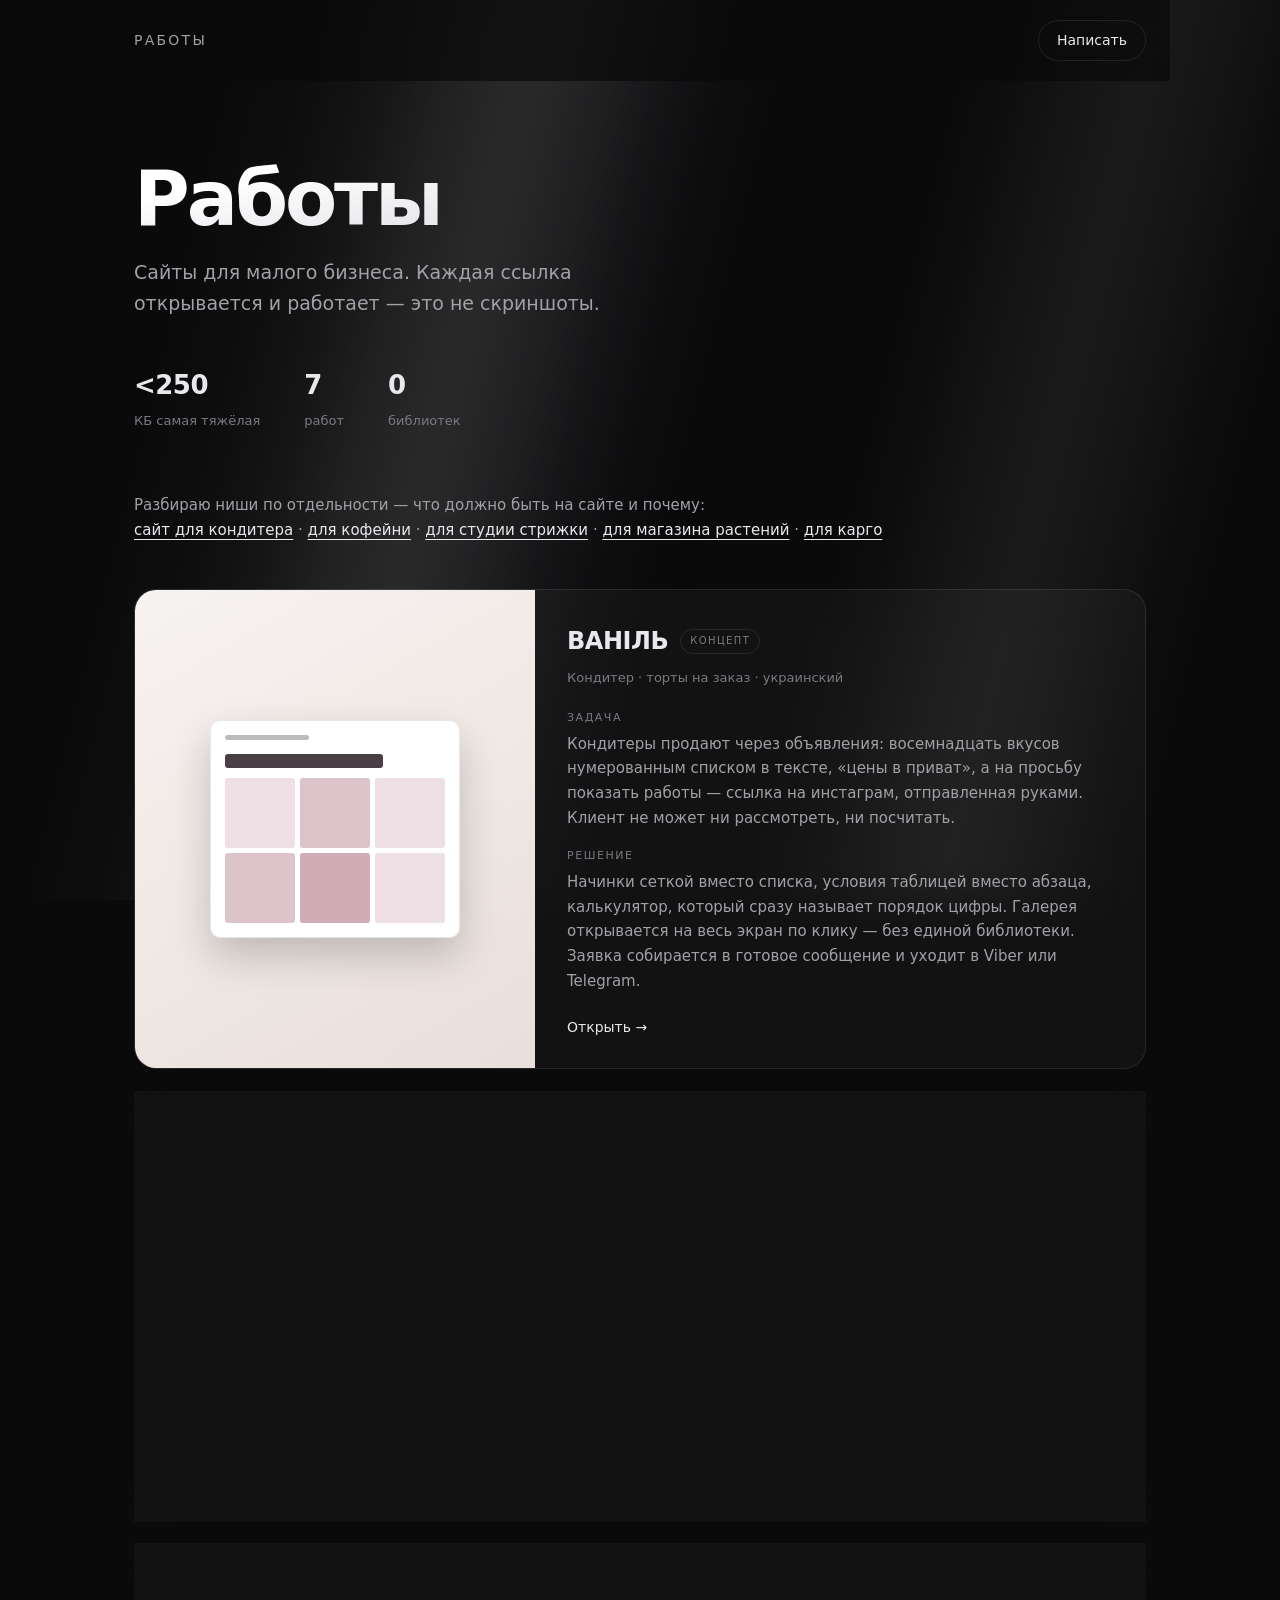
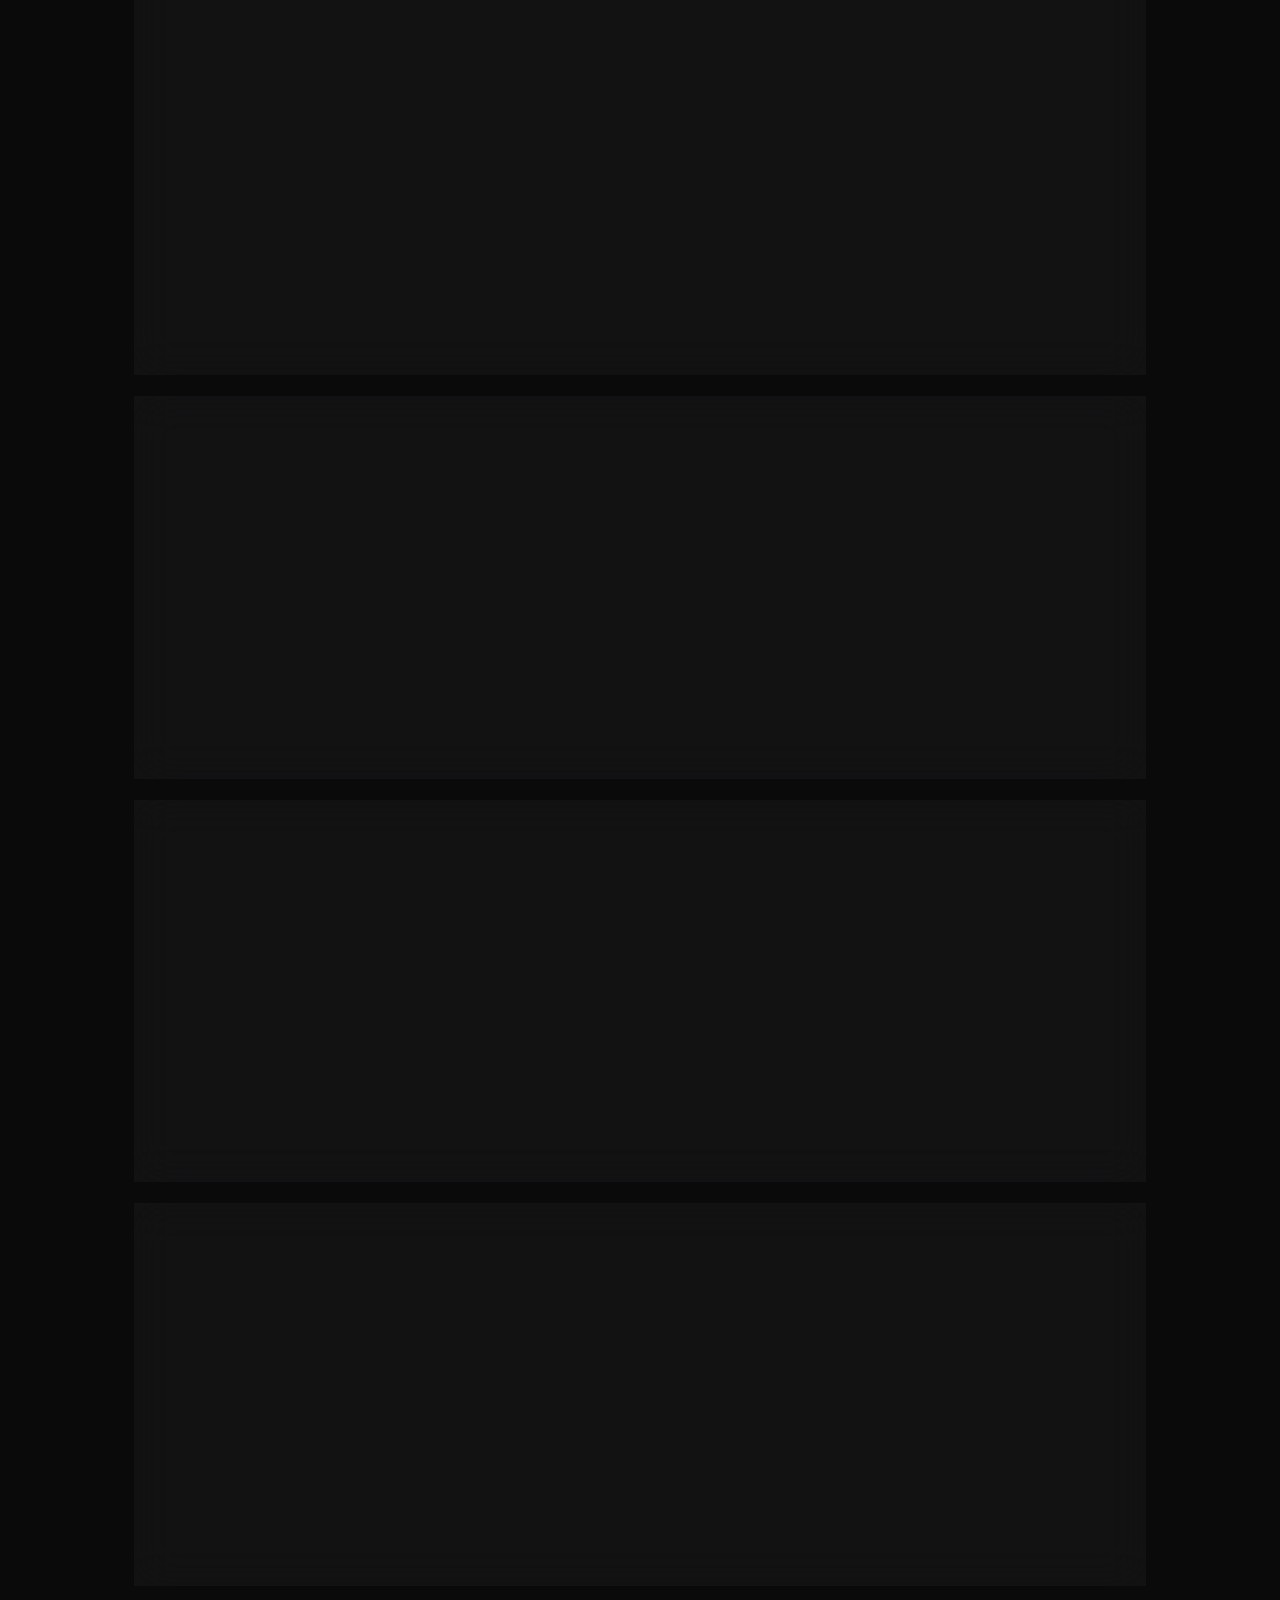
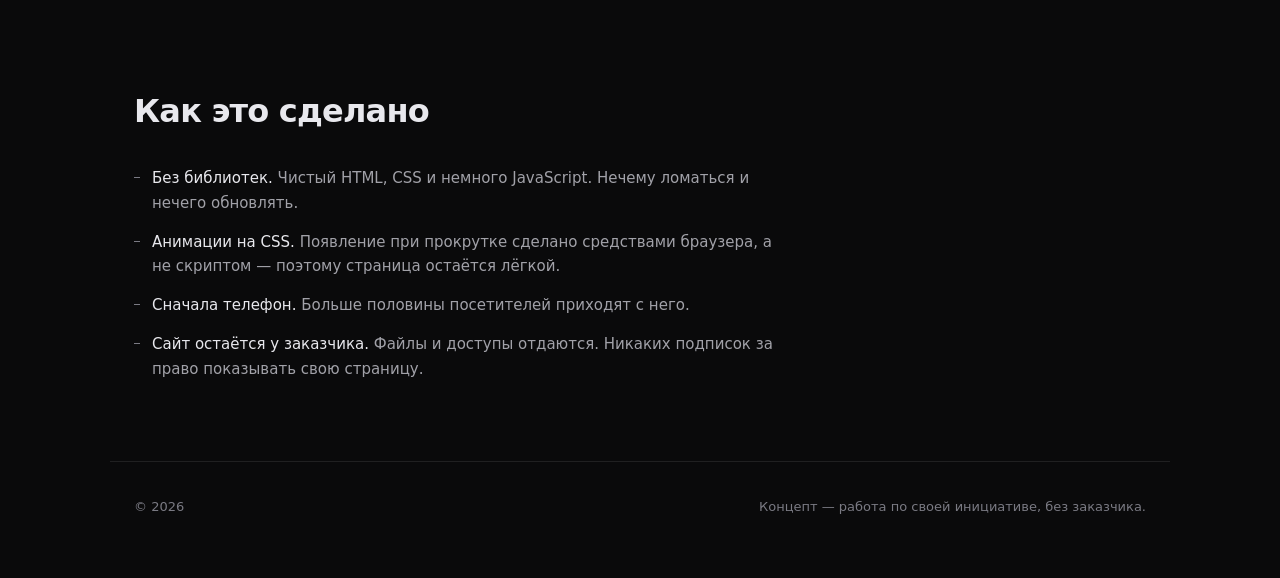
==== commit e3c068cc: "Ещё четыре страницы-предложения по нишам Продолжение работы над видимостью. Было: восемь витрин и ни" ====
--- a/index.html
+++ b/index.html
@@ -36,7 +36,13 @@
     </div>
   </section>
 
-  <p class="pitch">Разбираю ниши по отдельности: <a href="dlya-konditera/">сайт для кондитера — что должно быть и сколько стоит</a></p>
+  <p class="pitch">Разбираю ниши по отдельности — что должно быть на сайте и почему:<br>
+    <a href="dlya-konditera/">сайт для кондитера</a> ·
+    <a href="dlya-kofeyni/">для кофейни</a> ·
+    <a href="dlya-studii/">для студии стрижки</a> ·
+    <a href="dlya-magazina-rasteniy/">для магазина растений</a> ·
+    <a href="dlya-cargo/">для карго</a>
+  </p>
 
   <section class="works">
 
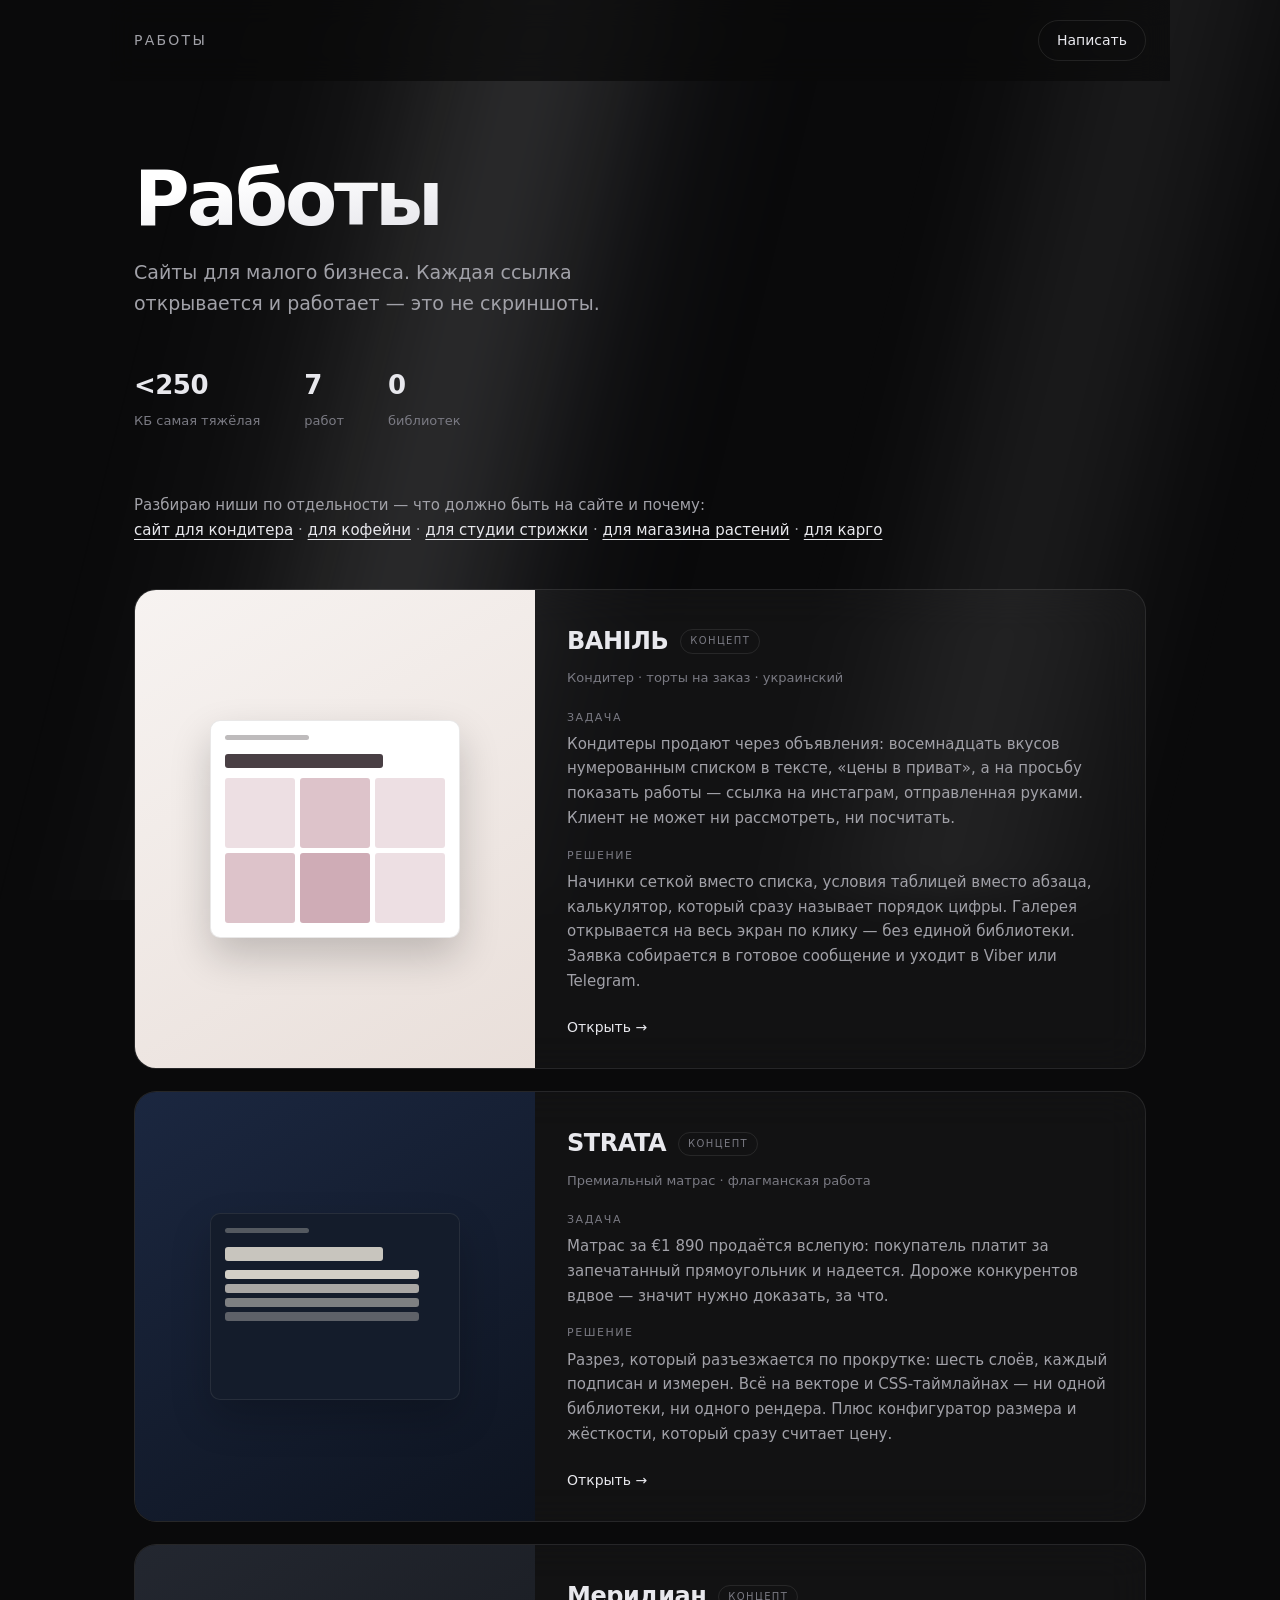
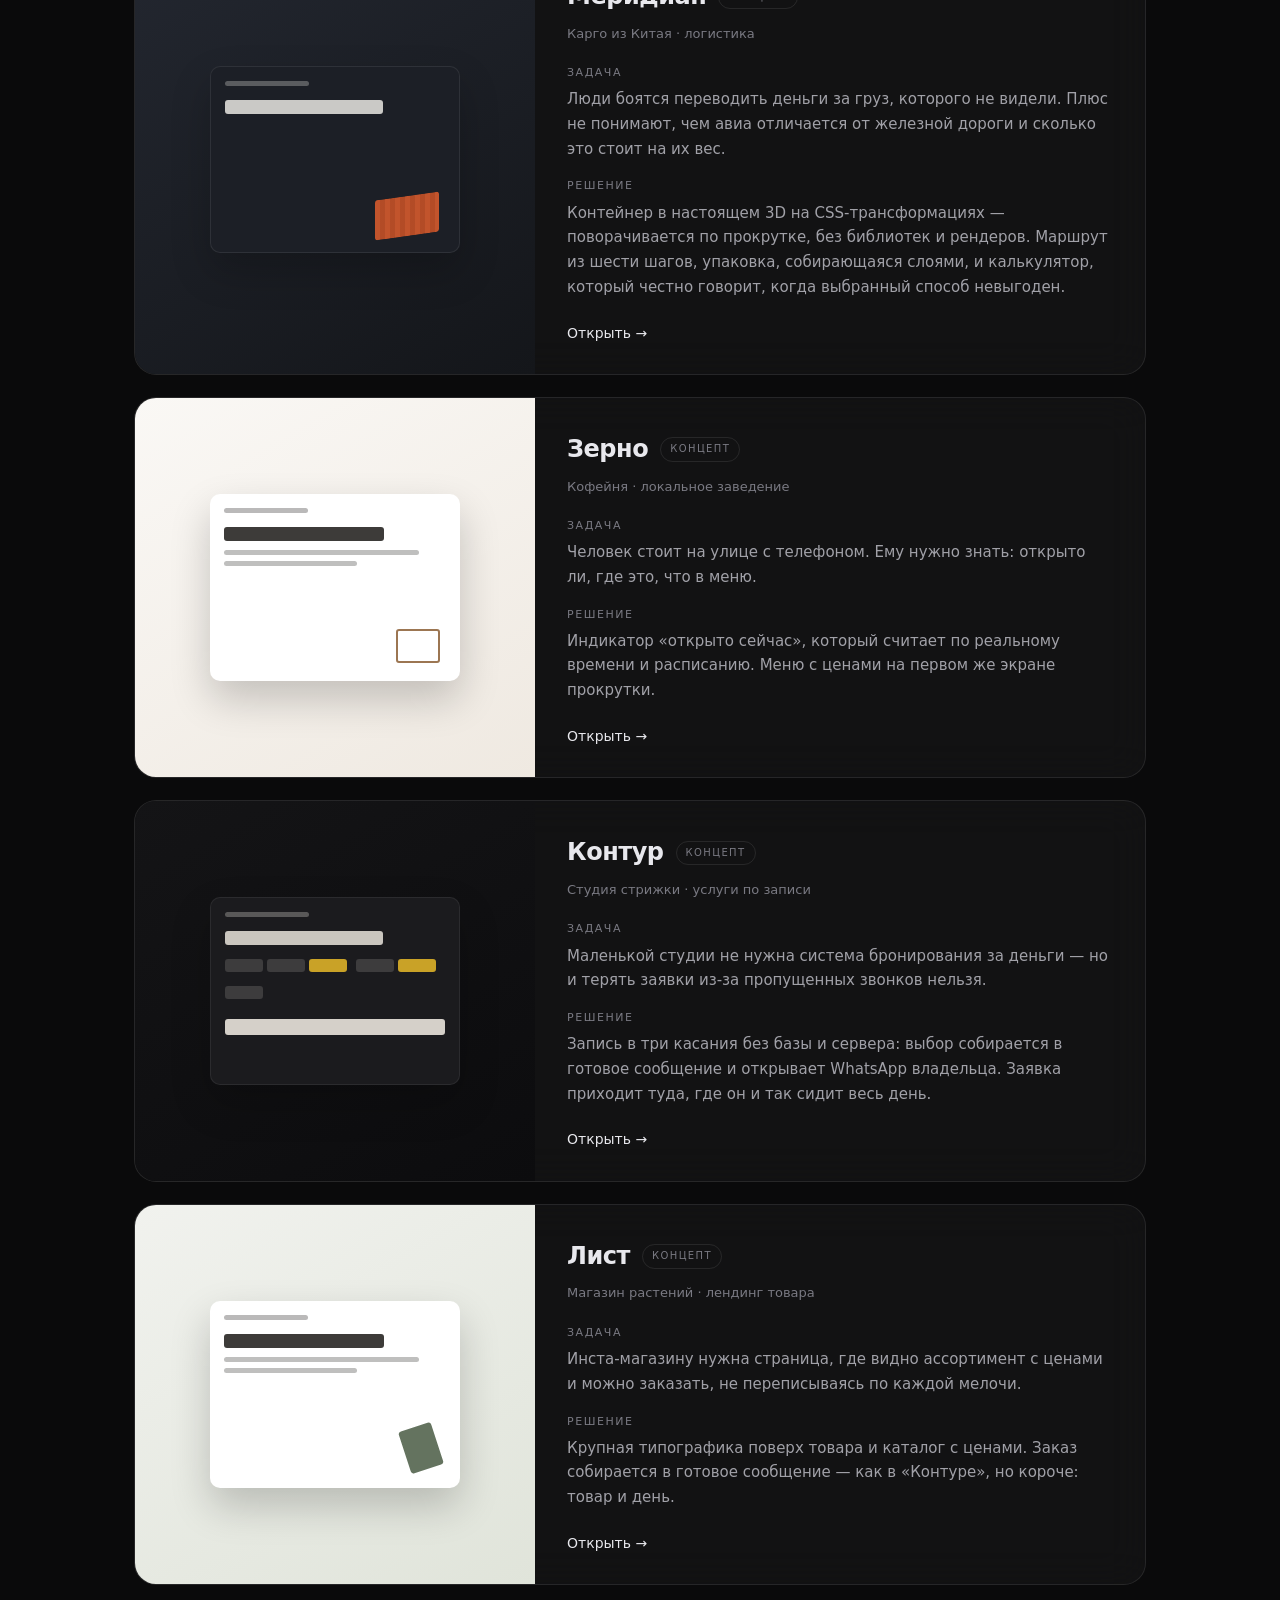
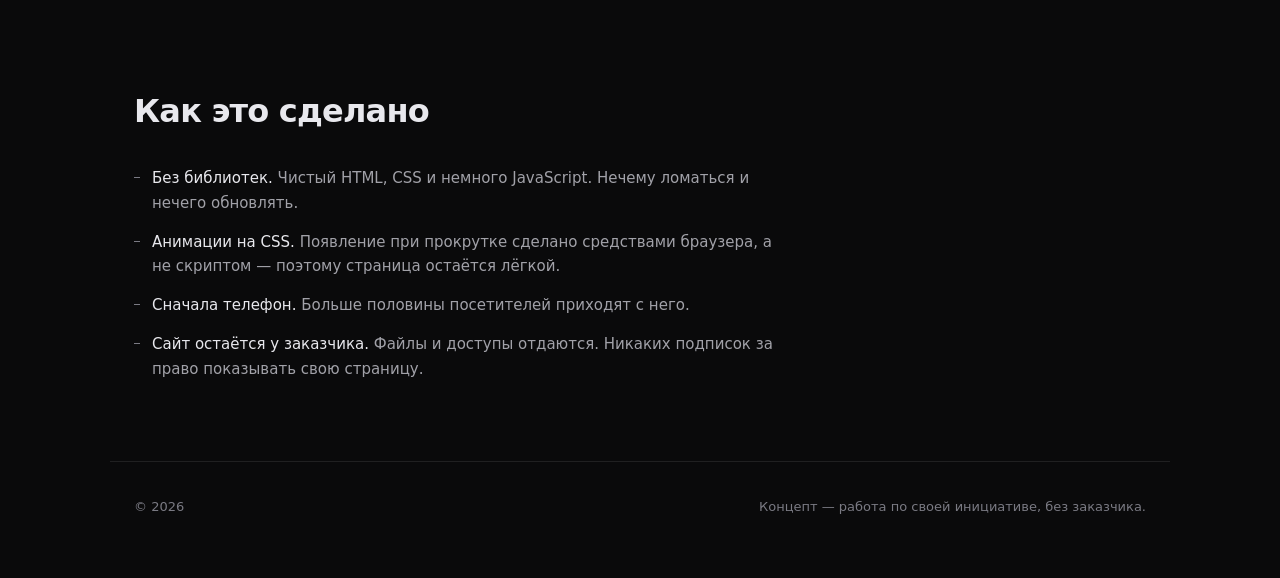
==== commit 1734eff1: "Карточки предпросмотра, страница 404, canonical и заголовок главной Пройден чеклист из 20 пунктов. З" ====
--- a/index.html
+++ b/index.html
@@ -3,7 +3,7 @@
 <head>
 <meta charset="utf-8">
 <meta name="viewport" content="width=device-width, initial-scale=1">
-<title>Работы</title>
+<title>Работы — сайты для малого бизнеса | KERN</title>
 <meta name="description" content="Портфолио: сайты для малого бизнеса. Каждая работа открывается и работает — не скриншот.">
 <meta name="theme-color" content="#0A0A0B">
 <meta property="og:title" content="Работы">
@@ -11,6 +11,12 @@
 <meta property="og:type" content="website">
 <link rel="icon" href="data:image/svg+xml,<svg xmlns='http://www.w3.org/2000/svg' viewBox='0 0 32 32'><rect width='32' height='32' rx='8' fill='%230A0A0B'/><circle cx='16' cy='16' r='5' fill='none' stroke='%23E8E8ED' stroke-width='2'/></svg>">
 <link rel="stylesheet" href="styles.css">
+  <link rel="canonical" href="https://works-32x.pages.dev/">
+  <meta property="og:url" content="https://works-32x.pages.dev/">
+  <meta property="og:image" content="https://works-32x.pages.dev/og.jpg">
+  <meta property="og:image:width" content="1200">
+  <meta property="og:image:height" content="630">
+  <meta name="twitter:card" content="summary_large_image">
 </head>
 <body>
 
--- a/styles.css
+++ b/styles.css
@@ -202,3 +202,22 @@
 .pitch a{color:var(--fg);text-underline-offset:4px;
          transition:color .18s var(--ease)}
 .pitch a:hover{color:#FFF;transition-duration:.09s}
+
+/* ---------- Страница «не найдено» ----------
+   Cloudflare Pages сам отдаёт /404.html с кодом 404 на неизвестный адрес.
+   До этого чужой адрес возвращал 200 и главную — поисковик считал,
+   что страница существует, и засорял индекс. */
+.нет{min-height:100svh;display:grid;place-items:center;text-align:center;padding:32px}
+.нет__код{font-size:13px;letter-spacing:.28em;text-transform:uppercase;color:var(--gray)}
+.нет__заг{margin-top:18px;font-size:clamp(30px,7vw,52px);font-weight:640;letter-spacing:-.025em;line-height:1.1}
+.нет__стр{margin-top:16px;color:var(--dim);max-width:44ch;margin-inline:auto}
+.нет__ссылки{margin-top:34px;display:flex;gap:12px;flex-wrap:wrap;justify-content:center}
+.нет__ссылки a{
+  display:inline-flex;align-items:center;justify-content:center;
+  padding:13px 22px;border-radius:100px;border:1px solid var(--line);
+  color:var(--fg);text-decoration:none;background:var(--glass);
+  transition:border-color .18s var(--ease),background .18s var(--ease);
+}
+.нет__ссылки a:hover{border-color:rgba(255,255,255,.22);background:rgba(255,255,255,.06)}
+.нет__ссылки a:focus-visible{outline:2px solid var(--fg);outline-offset:3px}
+@media (pointer: coarse){ .нет__ссылки a{min-height:44px} }
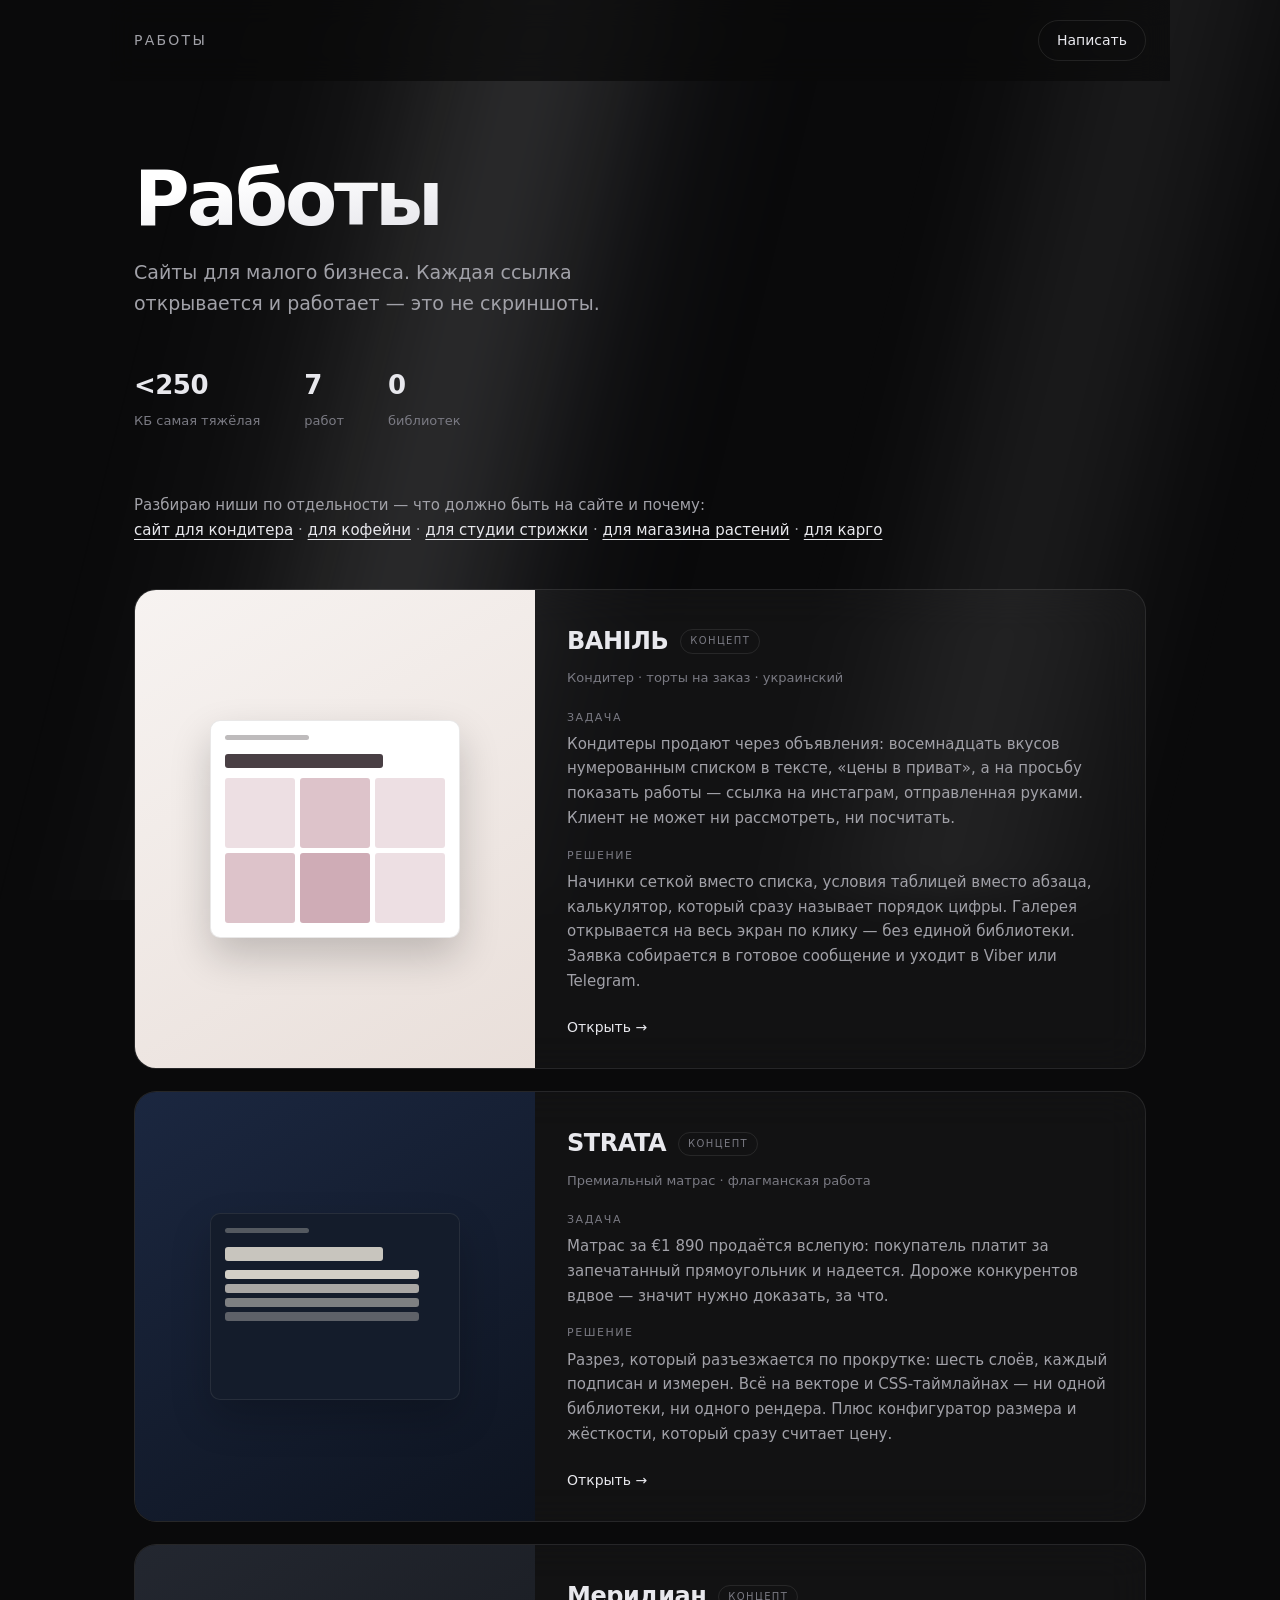
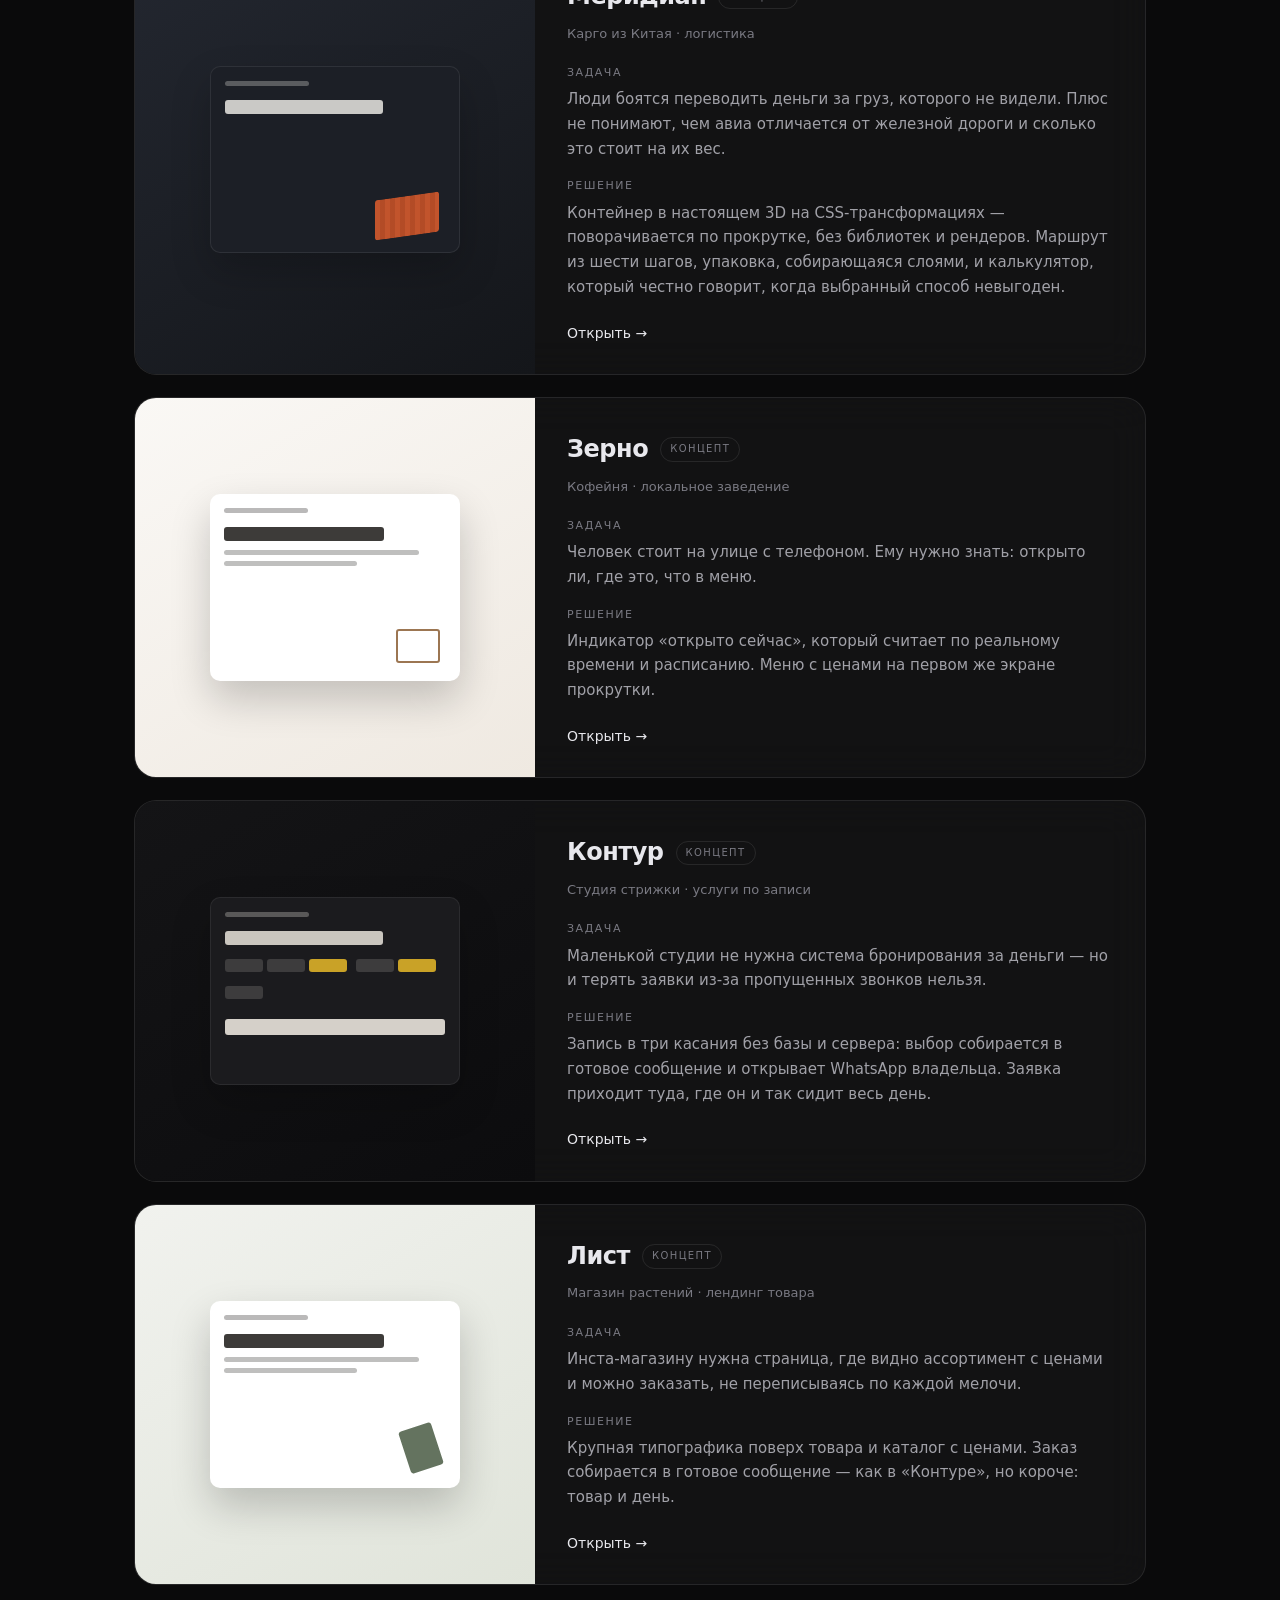
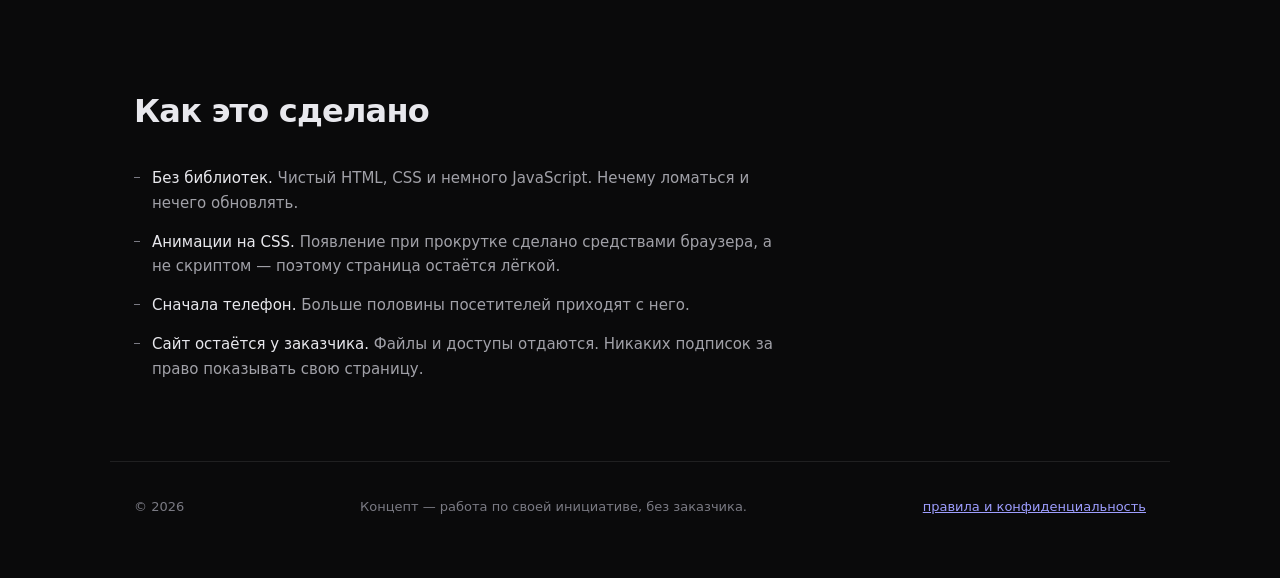
==== commit 53bcf90d: "Страница правил и конфиденциальности Последний невыполненный пункт из чеклиста, который можно закрыт" ====
--- a/index.html
+++ b/index.html
@@ -224,6 +224,7 @@
 <footer class="footer">
   <span>© 2026</span>
   <span class="footer__note">Концепт — работа по своей инициативе, без заказчика.</span>
+  <span><a href="/pravila/">правила и конфиденциальность</a></span>
 </footer>
 
 <script src="script.js"></script>
--- a/styles.css
+++ b/styles.css
@@ -221,3 +221,27 @@
 .нет__ссылки a:hover{border-color:rgba(255,255,255,.22);background:rgba(255,255,255,.06)}
 .нет__ссылки a:focus-visible{outline:2px solid var(--fg);outline-offset:3px}
 @media (pointer: coarse){ .нет__ссылки a{min-height:44px} }
+
+/* ---------- Текстовый документ: правила, политика ---------- */
+.doc{max-width:70ch;margin:0 auto;padding:56px 24px 80px}
+.doc h1{font-size:clamp(28px,6vw,44px);font-weight:660;letter-spacing:-.025em;line-height:1.12}
+.doc h2{margin-top:44px;font-size:clamp(19px,3vw,23px);font-weight:620;letter-spacing:-.012em}
+.doc h3{margin-top:28px;font-size:17px;font-weight:600;color:var(--fg)}
+.doc p,.doc li{margin-top:14px;color:var(--dim);font-size:16px;line-height:1.7}
+.doc strong{color:var(--fg);font-weight:600}
+.doc ul{margin-top:8px;padding-left:20px}
+.doc li{margin-top:8px}
+.doc__eyebrow{font-size:12px;letter-spacing:.26em;text-transform:uppercase;color:var(--gray)}
+.doc__upd{margin-top:10px;font-size:14px;color:var(--gray)}
+.doc__note{
+  margin-top:22px;padding:18px 20px;border:1px solid var(--line);
+  border-radius:14px;background:var(--glass);
+}
+.doc__note p{margin-top:0}
+.doc__back{
+  display:inline-flex;align-items:center;min-height:44px;margin-top:48px;
+  padding:12px 22px;border-radius:100px;border:1px solid var(--line);
+  color:var(--fg);text-decoration:none;background:var(--glass);
+}
+.doc__back:hover{border-color:rgba(255,255,255,.22)}
+.doc__back:focus-visible{outline:2px solid var(--fg);outline-offset:3px}
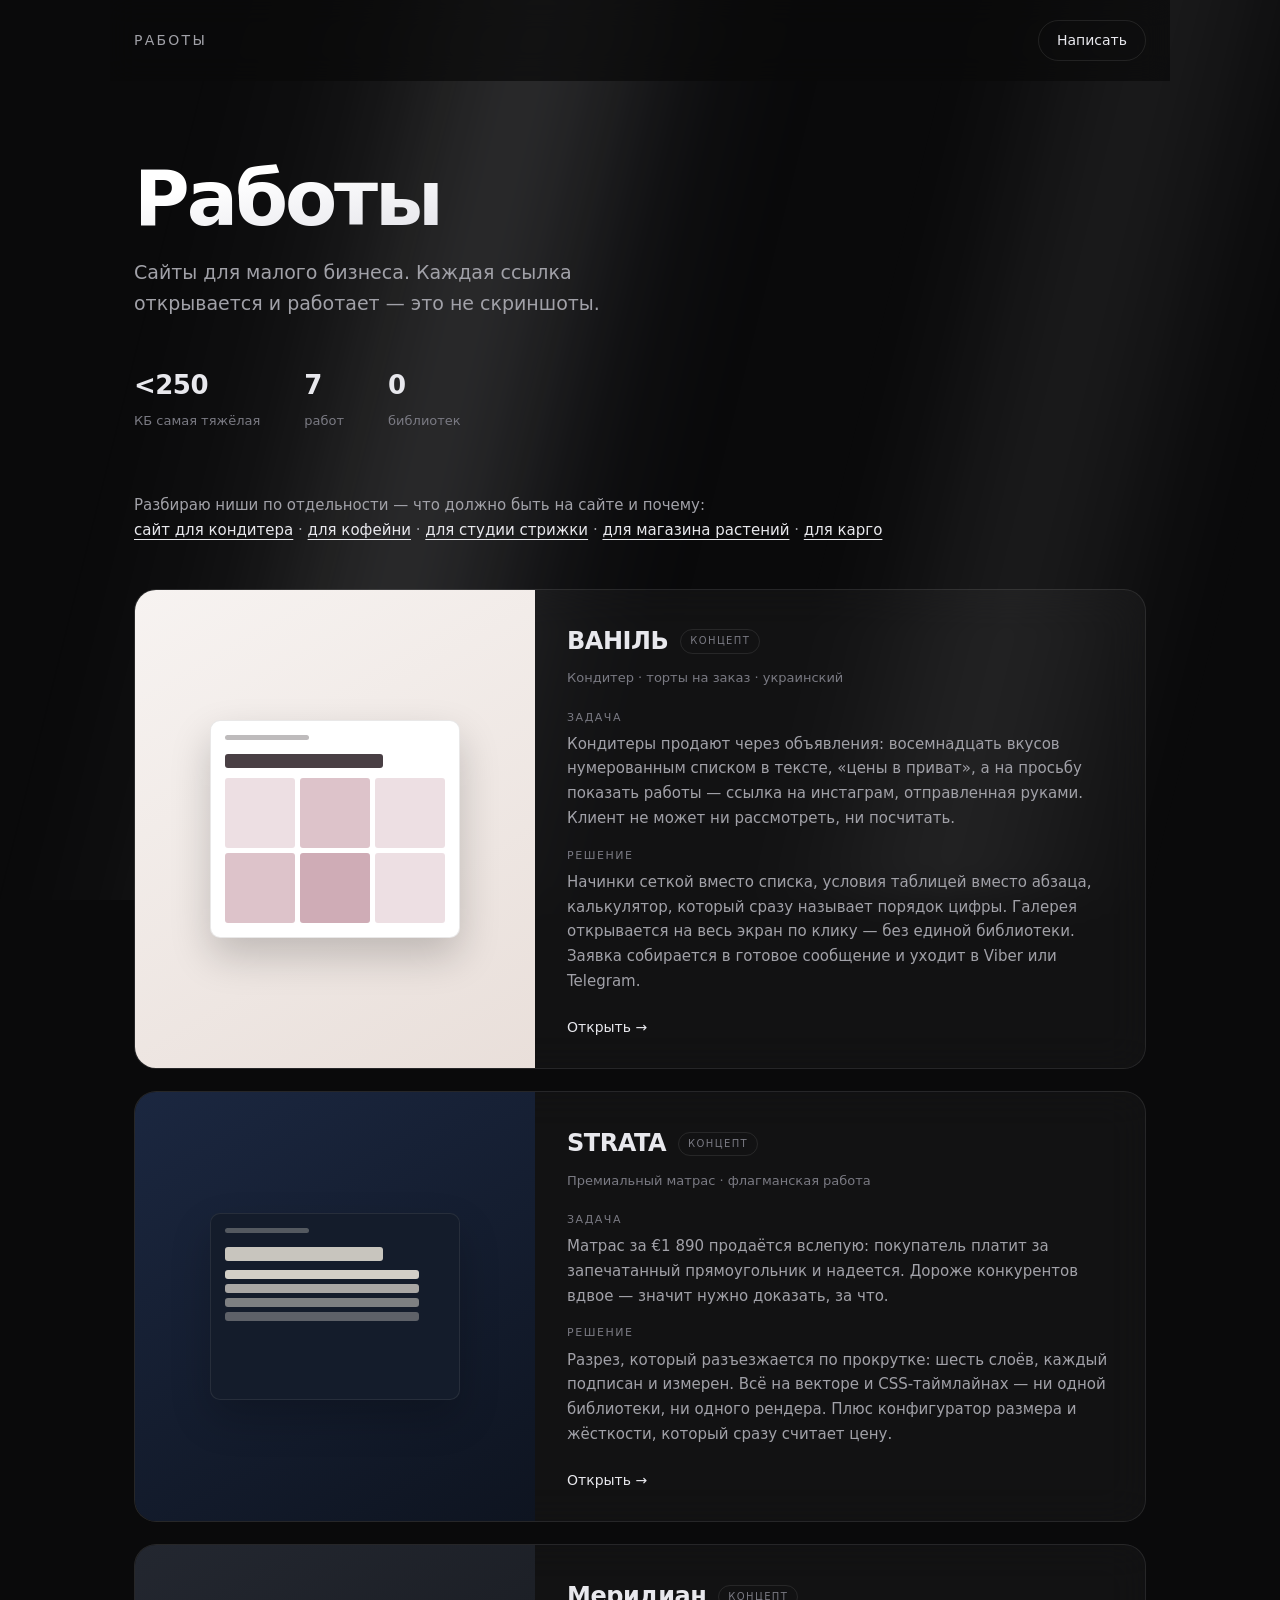
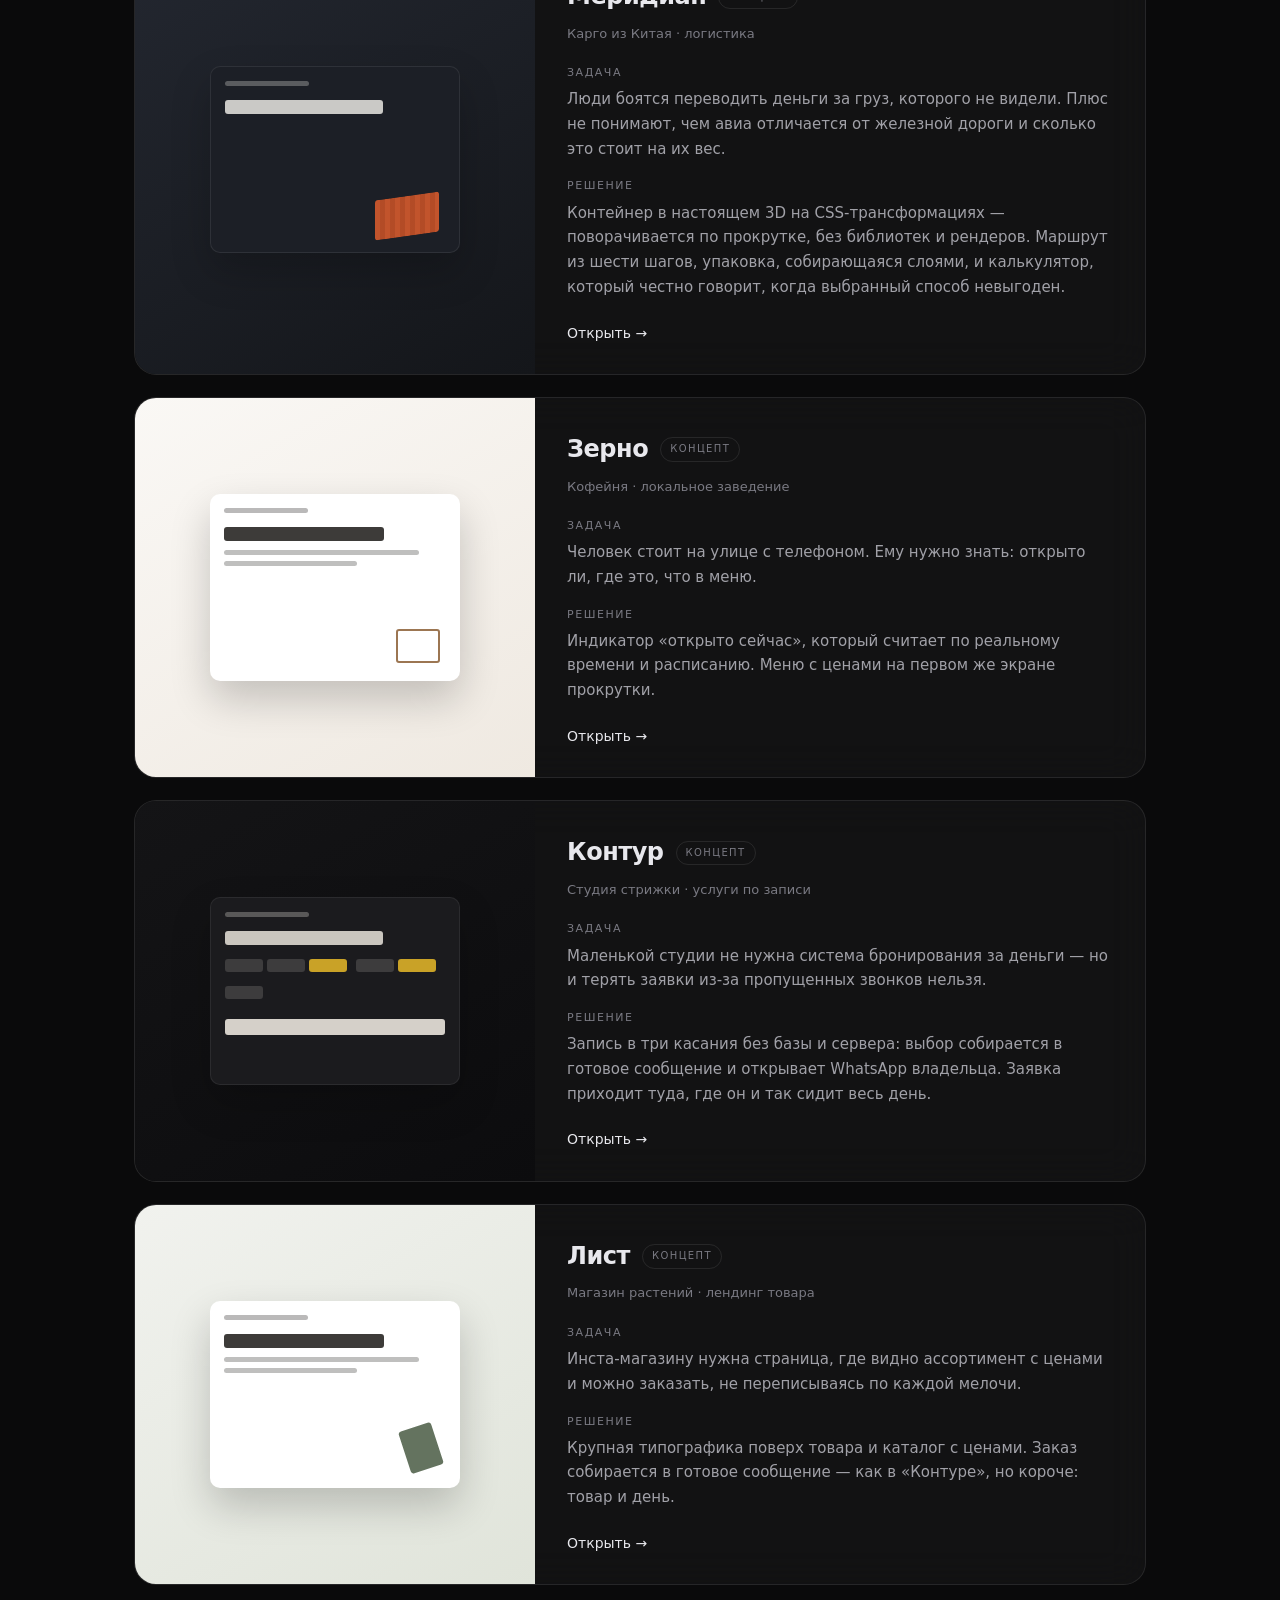
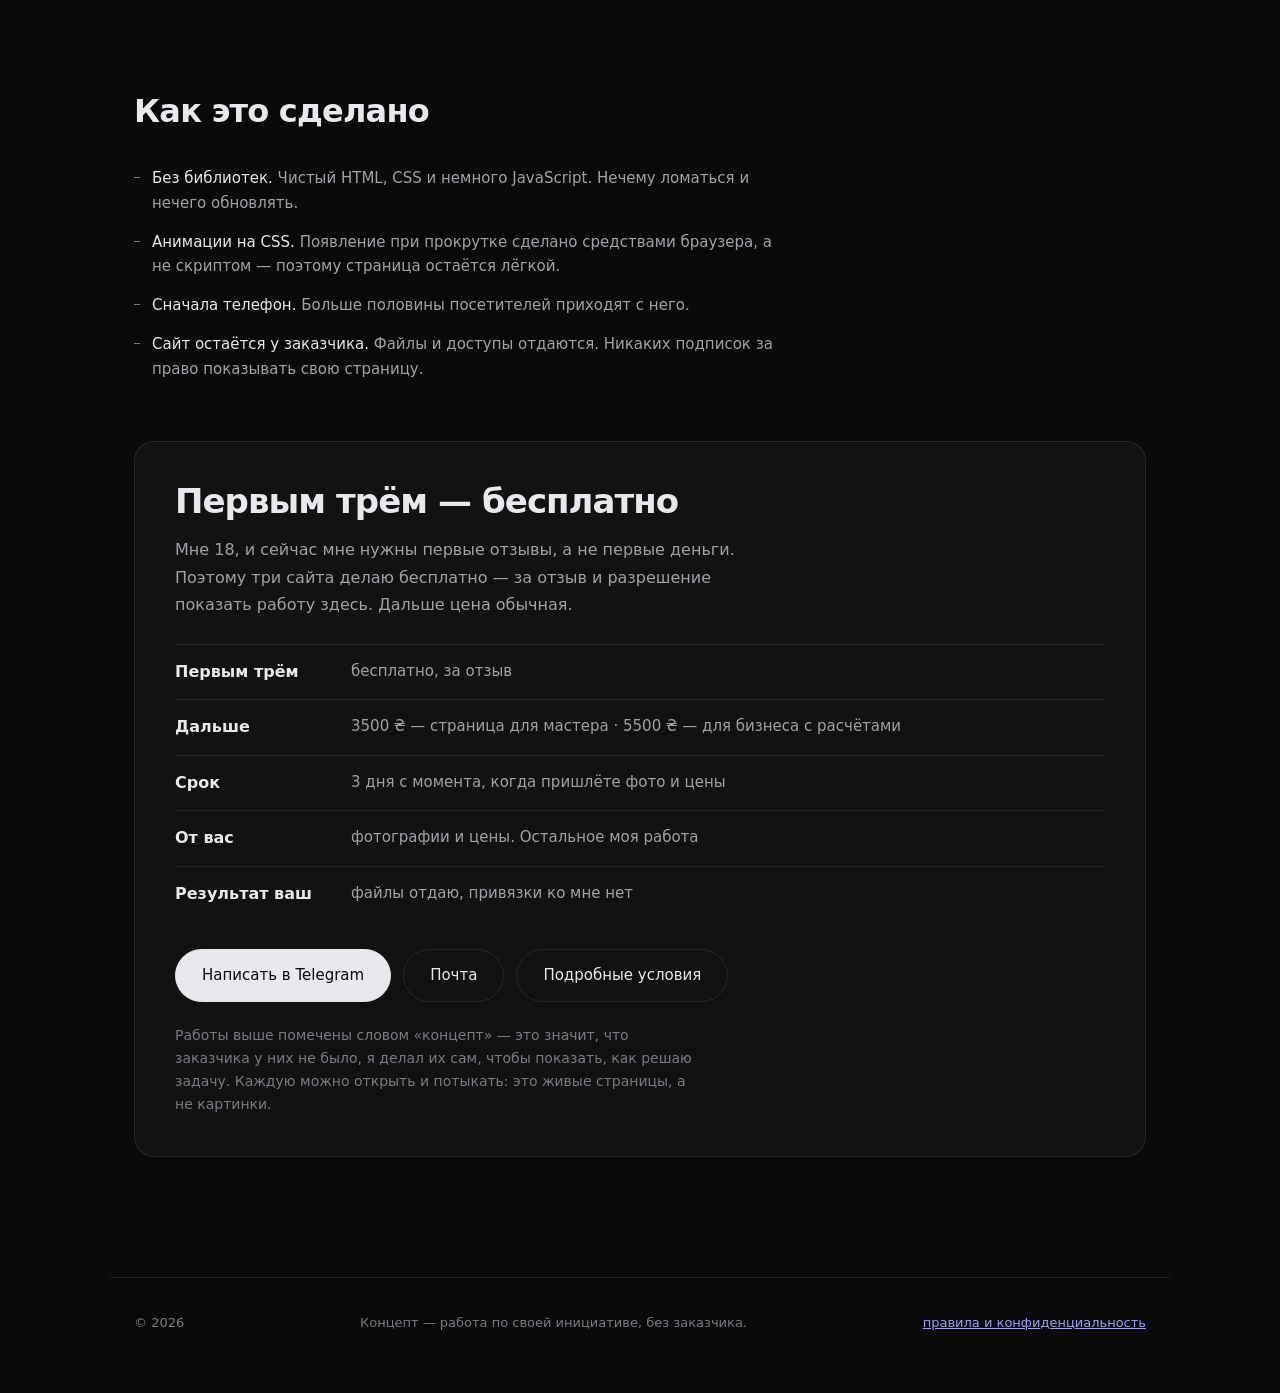
==== commit 56e6fec6: "Предложение на главной и починка кнопки «Написать» Главная — страница, на которую ведёт ссылка из ша" ====
--- a/index.html
+++ b/index.html
@@ -24,7 +24,7 @@
 
 <header class="nav">
   <span class="nav__logo">Работы</span>
-  <a class="nav__cta" href="https://david-site-1jr.pages.dev/#contact">Написать</a>
+  <a class="nav__cta" href="#offer">Написать</a>
 </header>
 
 <main>
@@ -219,6 +219,29 @@
     </ul>
   </section>
 
+  <section class="offer reveal" id="offer">
+    <div class="offer__box">
+      <h2>Первым трём — бесплатно</h2>
+      <p class="offer__lead">Мне 18, и сейчас мне нужны первые отзывы, а не первые деньги. Поэтому три сайта делаю бесплатно — за отзыв и разрешение показать работу здесь. Дальше цена обычная.</p>
+
+      <div class="offer__rows">
+        <div><b>Первым трём</b><span>бесплатно, за отзыв</span></div>
+        <div><b>Дальше</b><span>3500 ₴ — страница для мастера · 5500 ₴ — для бизнеса с расчётами</span></div>
+        <div><b>Срок</b><span>3 дня с момента, когда пришлёте фото и цены</span></div>
+        <div><b>От вас</b><span>фотографии и цены. Остальное моя работа</span></div>
+        <div><b>Результат ваш</b><span>файлы отдаю, привязки ко мне нет</span></div>
+      </div>
+
+      <div class="offer__act">
+        <a class="is-main" href="https://t.me/go2m_rix" target="_blank" rel="noopener">Написать в Telegram</a>
+        <a href="mailto:abhudrahamen2@gmail.com?subject=Сайт">Почта</a>
+        <a href="/pravila/">Подробные условия</a>
+      </div>
+
+      <p class="offer__why">Работы выше помечены словом «концепт» — это значит, что заказчика у них не было, я делал их сам, чтобы показать, как решаю задачу. Каждую можно открыть и потыкать: это живые страницы, а не картинки.</p>
+    </div>
+  </section>
+
 </main>
 
 <footer class="footer">
--- a/styles.css
+++ b/styles.css
@@ -245,3 +245,30 @@
 }
 .doc__back:hover{border-color:rgba(255,255,255,.22)}
 .doc__back:focus-visible{outline:2px solid var(--fg);outline-offset:3px}
+
+/* ---------- Предложение на главной ----------
+   Сюда приходит каждый, кто нажал ссылку в шапке инстаграма.
+   До этого страница показывала работы и молчала о том, что делать дальше. */
+.offer{max-width:var(--max);margin:0 auto;padding:20px 24px 80px}
+.offer__box{
+  border:1px solid var(--line);border-radius:20px;background:var(--glass);
+  padding:clamp(26px,4vw,40px);
+}
+.offer h2{font-size:clamp(24px,4vw,34px);font-weight:640;letter-spacing:-.028em;line-height:1.12}
+.offer__lead{margin-top:16px;font-size:16px;color:var(--dim);max-width:56ch;line-height:1.7}
+.offer__rows{margin-top:26px;display:grid;gap:0}
+.offer__rows>div{display:flex;gap:20px;padding:14px 0;border-top:1px solid var(--line);flex-wrap:wrap}
+.offer__rows b{flex:0 0 156px;font-size:16px;font-weight:600}
+.offer__rows span{color:var(--dim);font-size:15px;min-width:200px;flex:1}
+.offer__act{margin-top:28px;display:flex;gap:12px;flex-wrap:wrap}
+.offer__act a{
+  display:inline-flex;align-items:center;justify-content:center;min-height:44px;
+  padding:13px 26px;border-radius:100px;font-size:15px;font-weight:500;
+  text-decoration:none;border:1px solid var(--line);color:var(--fg);
+  transition:border-color .18s var(--ease),background .18s var(--ease);
+}
+.offer__act a:hover{border-color:rgba(255,255,255,.26);background:rgba(255,255,255,.05)}
+.offer__act a:focus-visible{outline:2px solid var(--fg);outline-offset:3px}
+.offer__act a.is-main{background:var(--fg);color:var(--bg);border-color:var(--fg)}
+.offer__act a.is-main:hover{opacity:.9;background:var(--fg)}
+.offer__why{margin-top:22px;font-size:14px;color:var(--gray);max-width:60ch;line-height:1.65}
